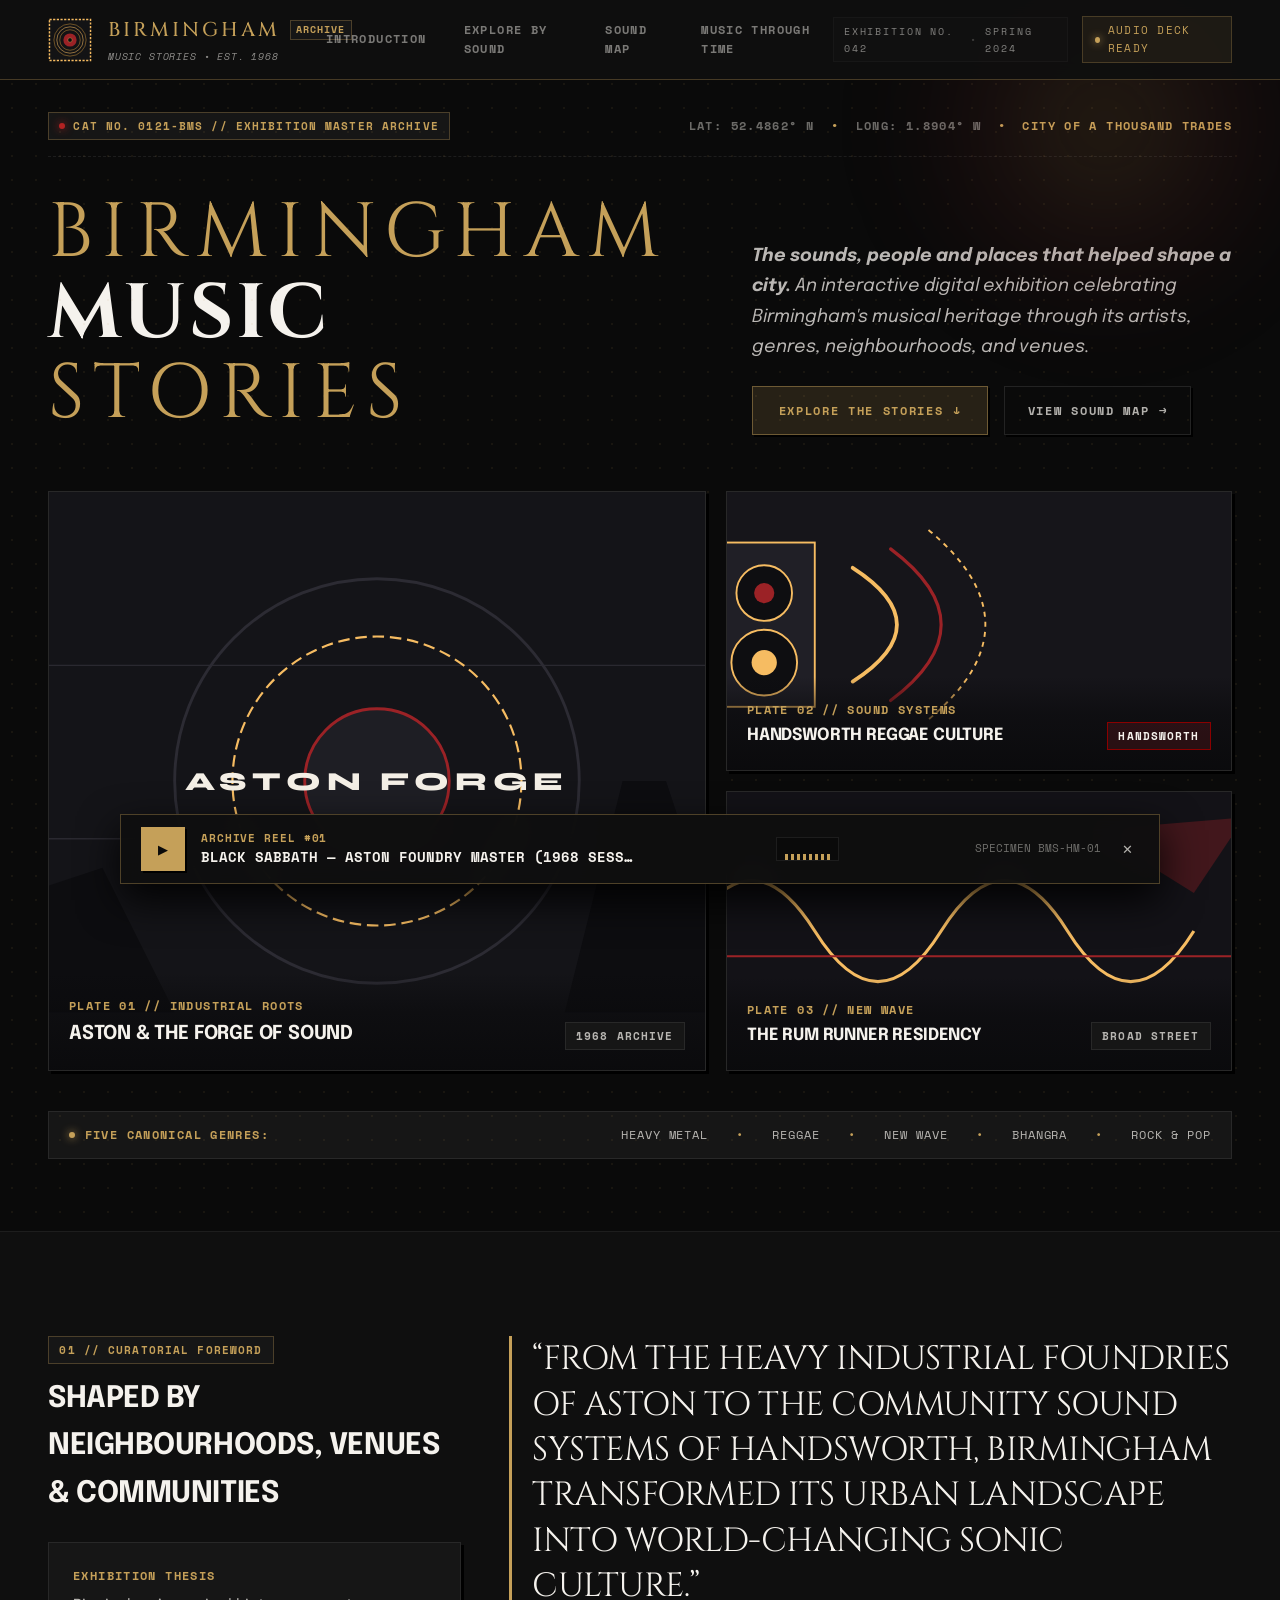
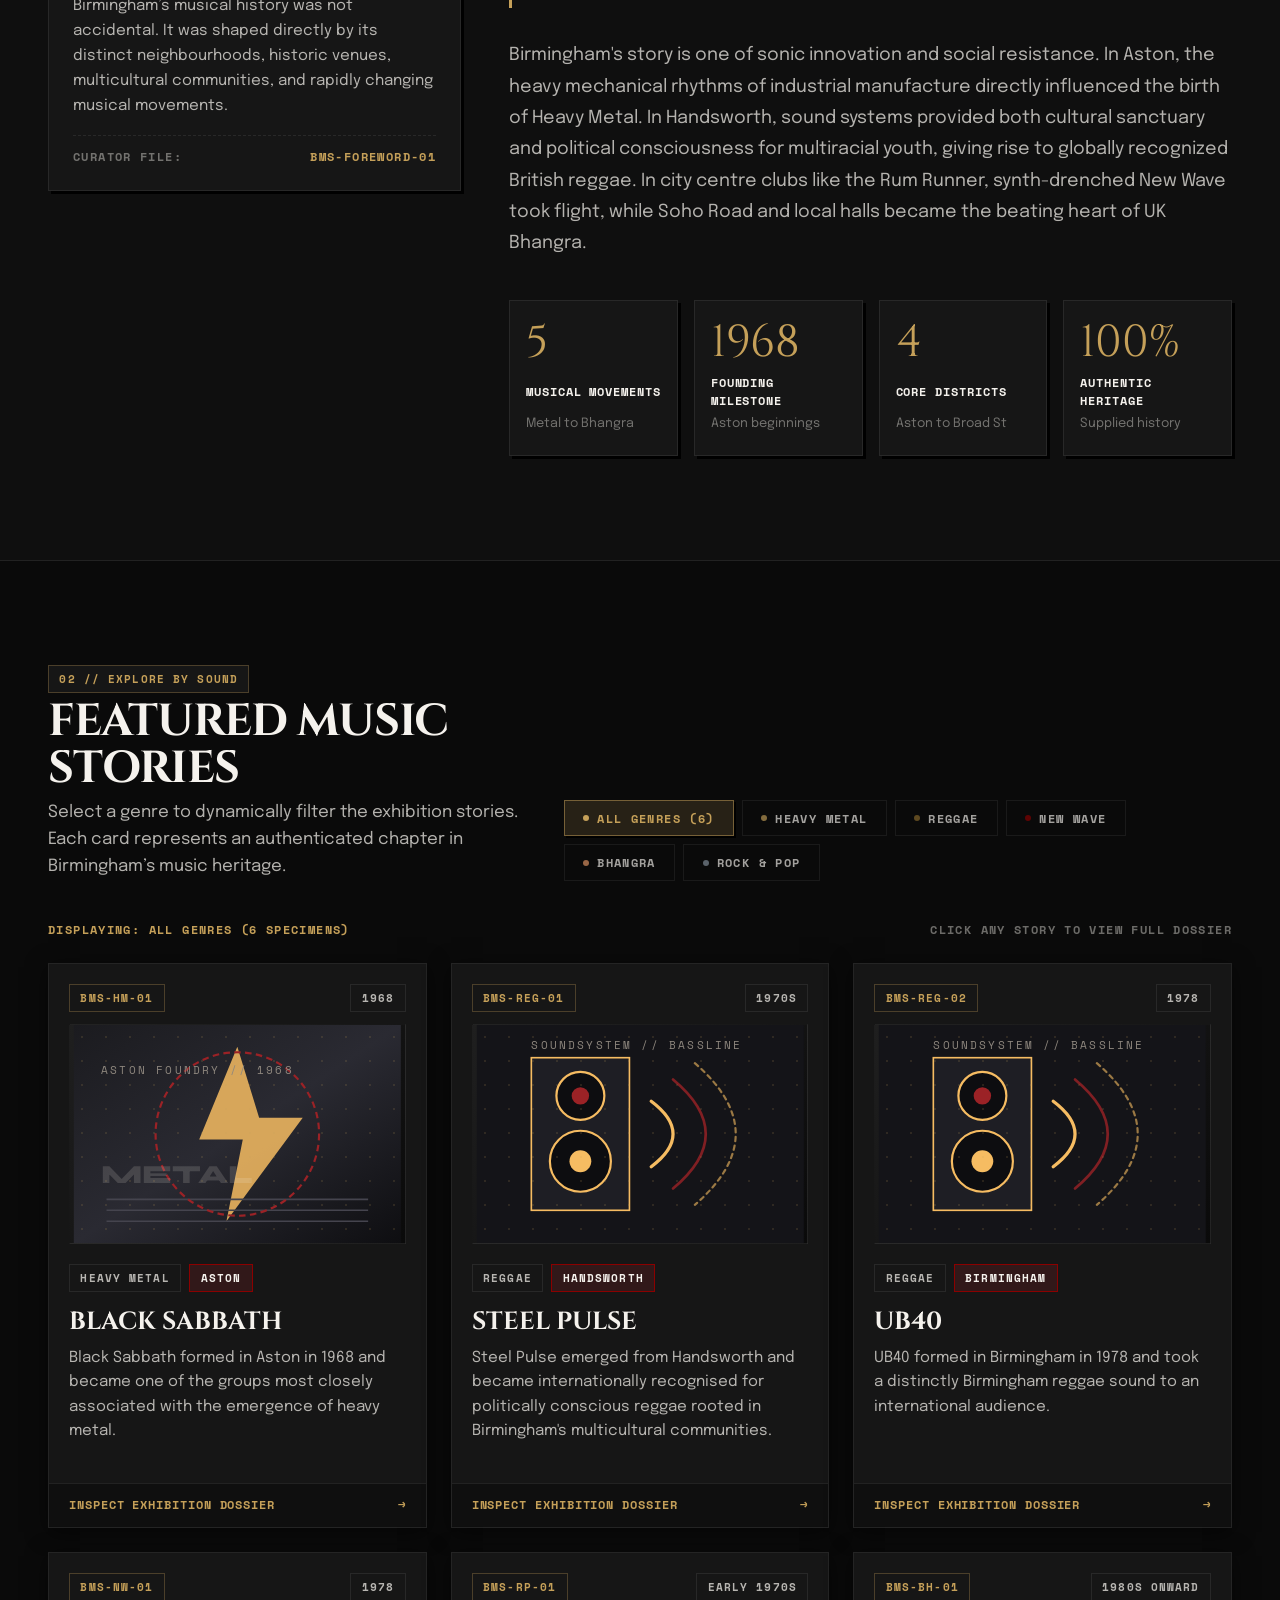
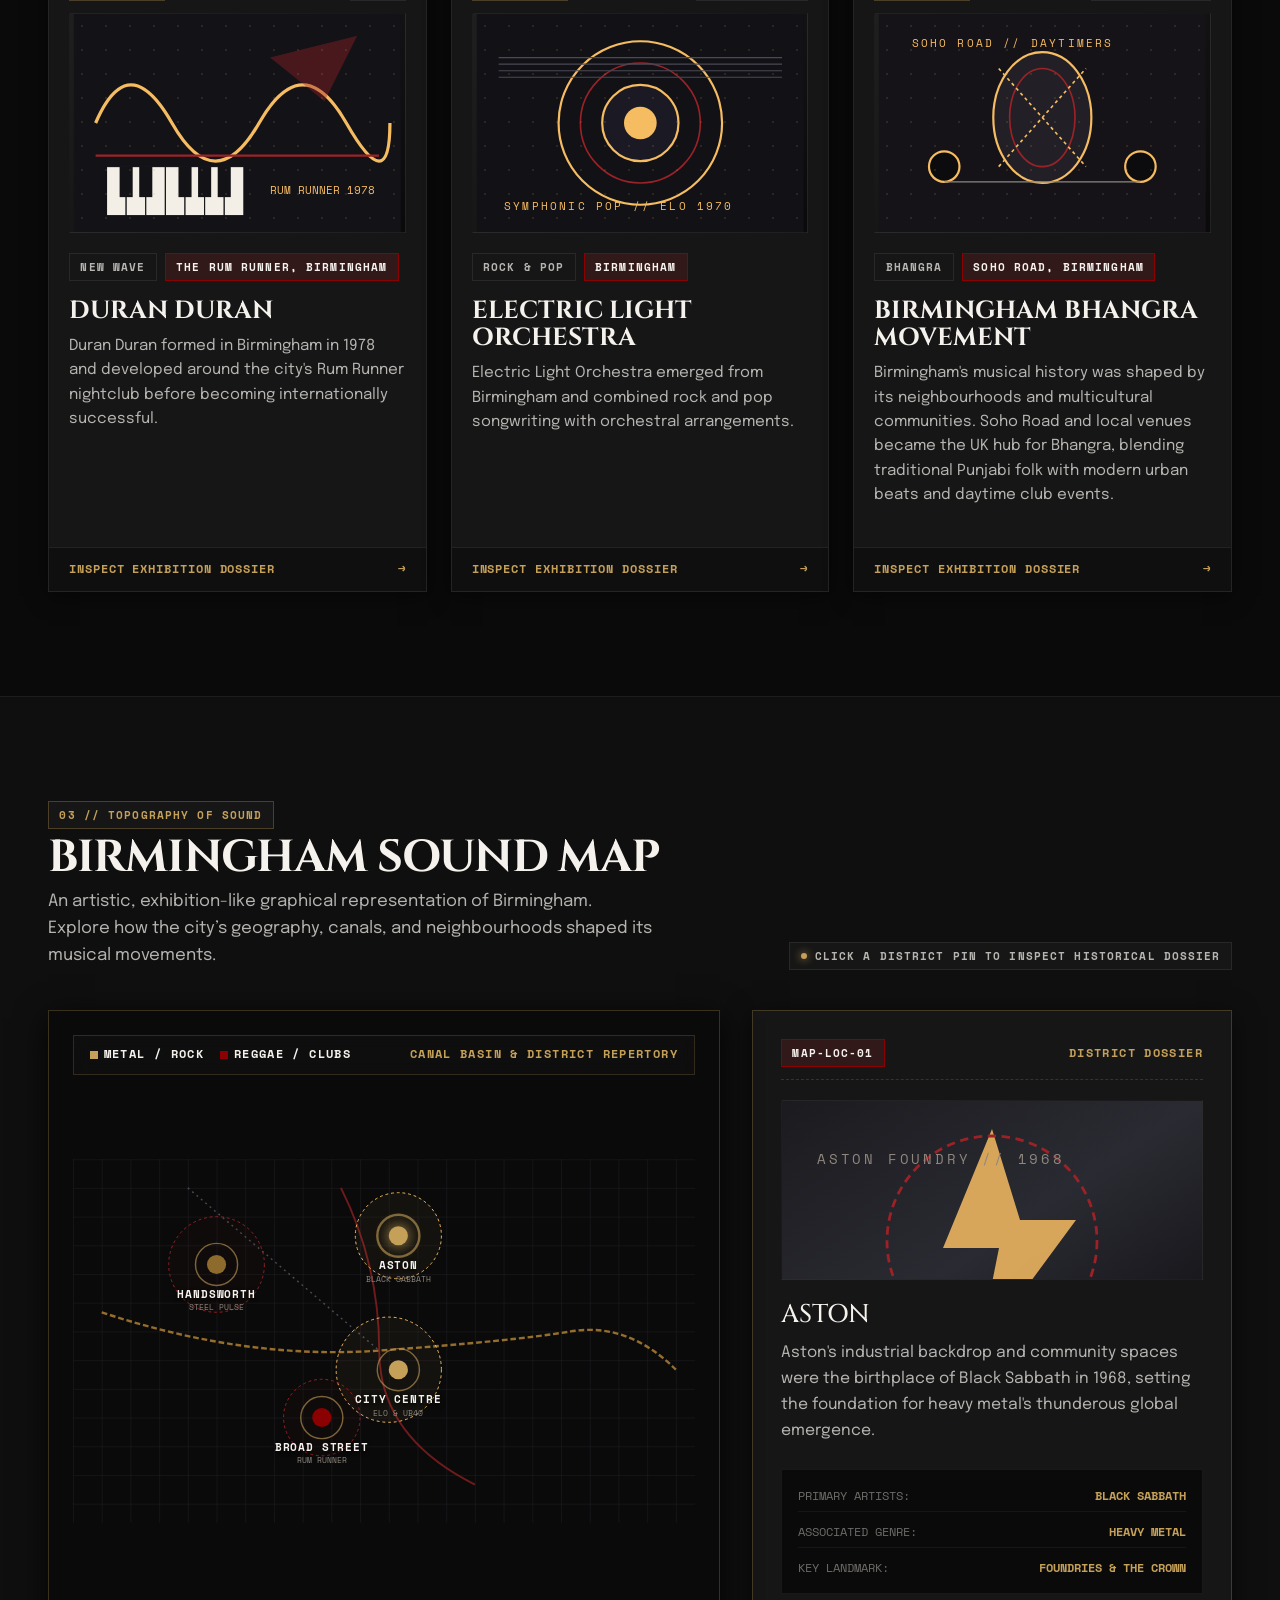
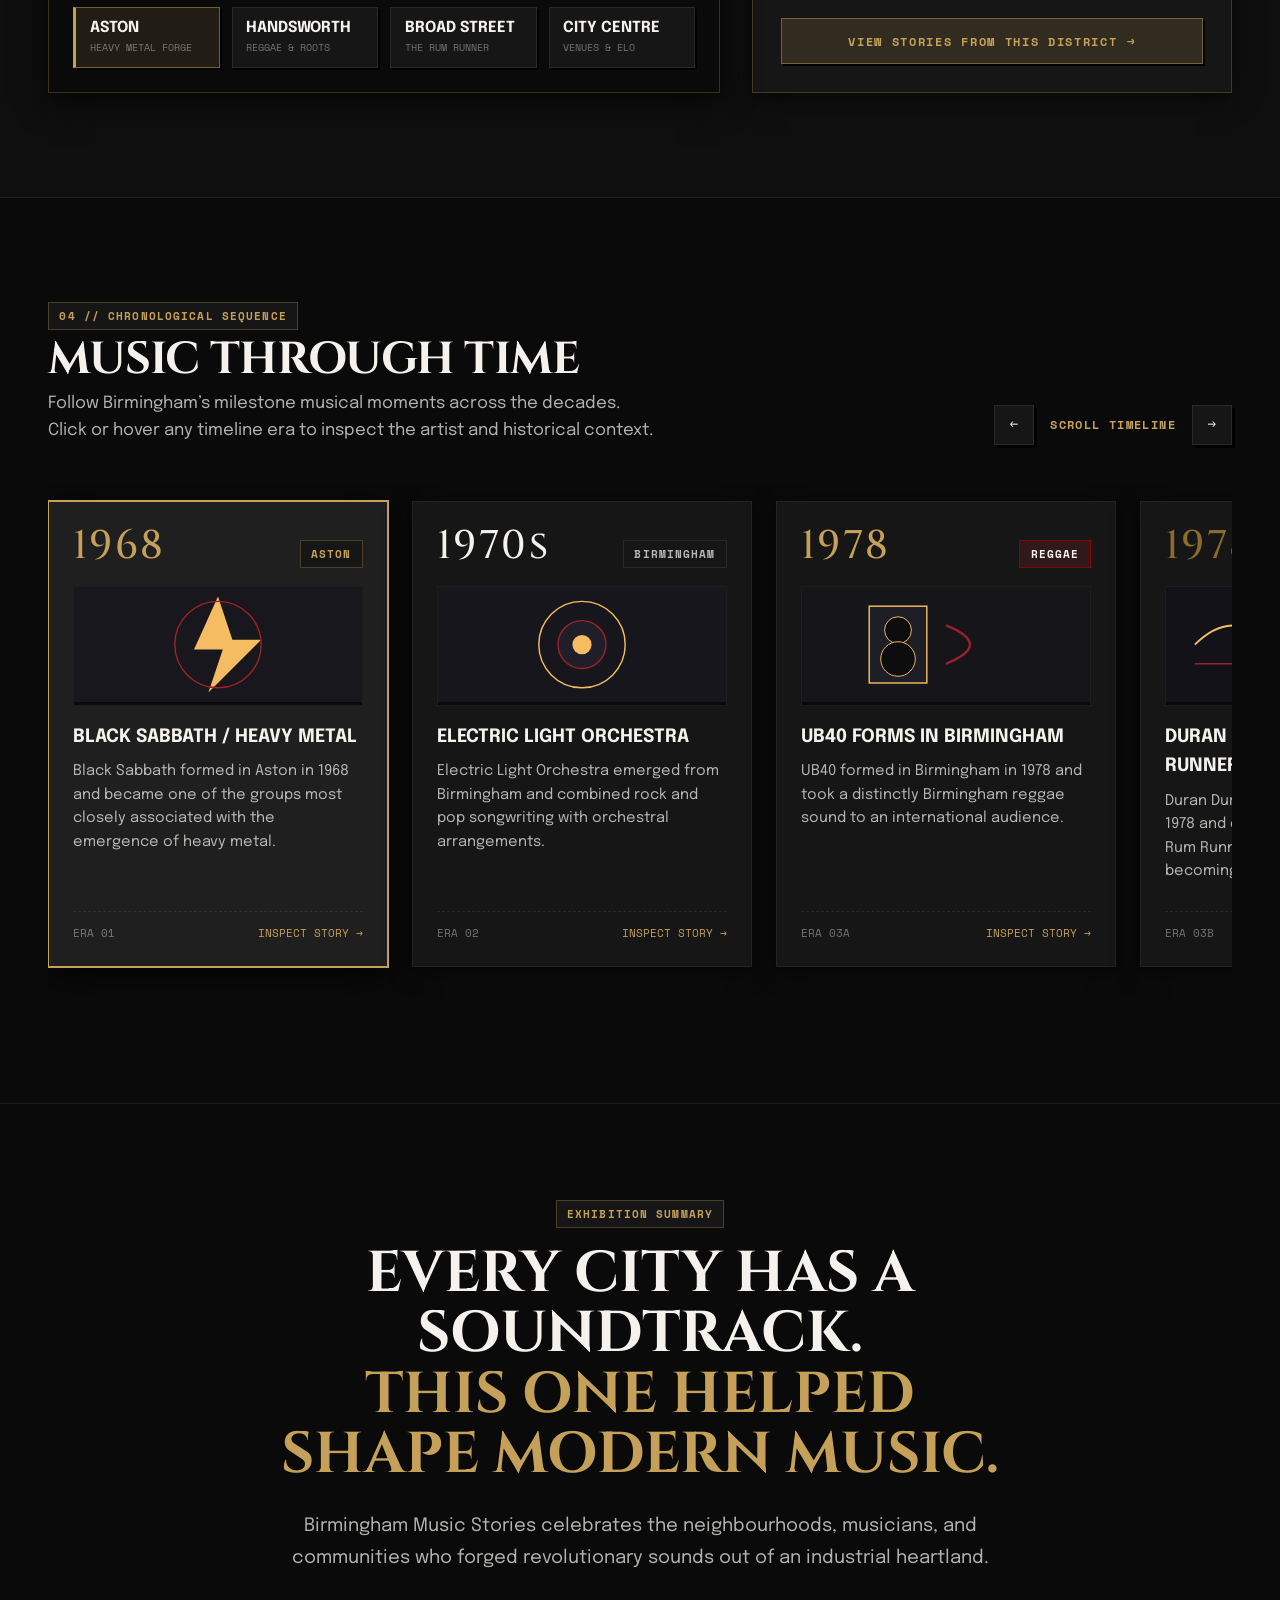
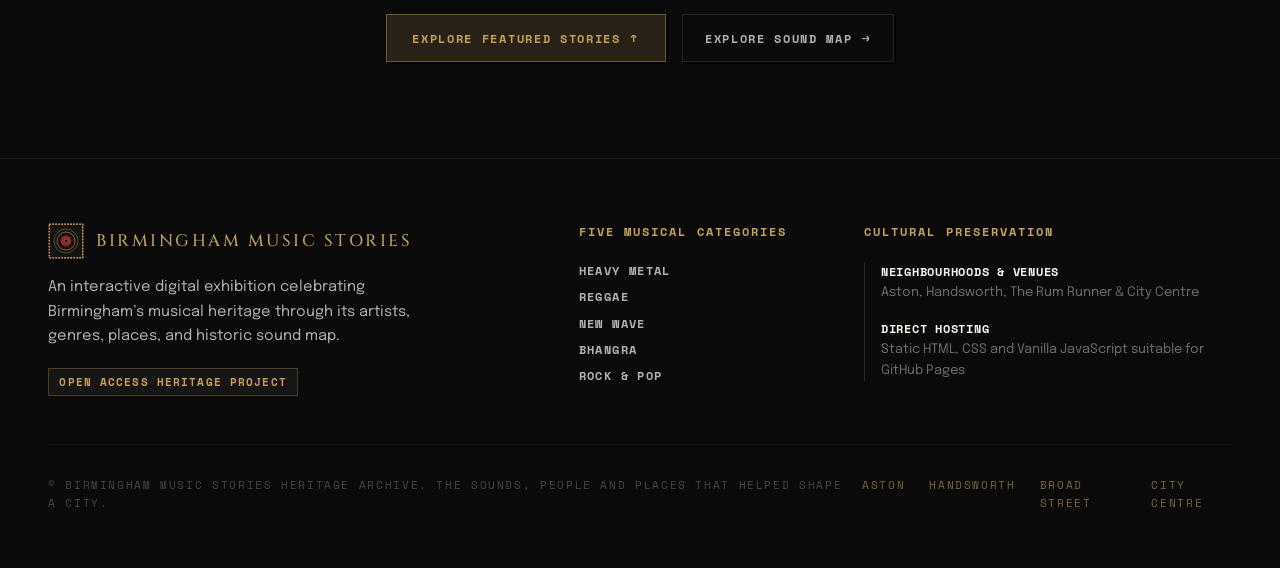
==== index.html @ 1dcb7356 "feat: initialize project structure - Add React/Vite scaffolding with Tailwind CSS. - Implement proje" ====
<!DOCTYPE html>
<html lang="en">
<head>
  <meta charset="UTF-8" />
  <meta name="viewport" content="width=device-width, initial-scale=1.0" />
  
  <title>Birmingham Music Stories — The sounds, people and places that helped shape a city</title>
  <meta name="description" content="An interactive digital exhibition celebrating Birmingham's musical heritage through its artists, genres, places, and historic sound map." />
  
  <!-- Open Graph Meta Tags -->
  <meta property="og:title" content="Birmingham Music Stories" />
  <meta property="og:description" content="The sounds, people and places that helped shape a city. An interactive digital exhibition celebrating Birmingham's musical heritage." />
  <meta property="og:type" content="website" />
  
  <!-- Google Fonts: Cinzel (Sophisticated Serif Display), Epilogue (Editorial Body), Space Mono (Archival Code) -->
  <link rel="preconnect" href="https://fonts.googleapis.com" />
  <link rel="preconnect" href="https://fonts.gstatic.com" crossorigin />
  <link href="https://fonts.googleapis.com/css2?family=Cinzel:wght@400;500;600;700;800&family=Epilogue:ital,wght@0,300;0,400;0,500;0,600;0,700;1,400&family=Space+Mono:ital,wght@0,400;0,700;1,400&family=Syne:wght@500;600;700;800&display=swap" rel="stylesheet" />

  <!-- Exhibition Stylesheet -->
  <link rel="stylesheet" href="styles.css" />
</head>
<body>

  <!-- ==========================================================================
       SITE HEADER
       ========================================================================== -->
  <header class="site-header" role="banner">
    <div class="site-container header-inner">
      
      <!-- Brand Logo / Emblem -->
      <a href="#" class="site-brand" aria-label="Birmingham Music Stories Home">
        <!-- SVG Emblem matching Birmingham Music Stories Heritage Archive Vinyl Device -->
        <svg class="brand-emblem-svg" viewBox="0 0 60 60" fill="none" xmlns="http://www.w3.org/2000/svg" aria-hidden="true">
          <!-- Outer Toothed / Perforated Border -->
          <rect x="2" y="2" width="56" height="56" fill="#131315" stroke="#f6bc62" stroke-width="2" stroke-dasharray="3,2" />
          <!-- Concentric Vinyl Grooves -->
          <circle cx="30" cy="30" r="22" stroke="#b88636" stroke-width="0.75" />
          <circle cx="30" cy="30" r="18" stroke="#f6bc62" stroke-width="0.75" />
          <circle cx="30" cy="30" r="14" stroke="#b88636" stroke-width="0.75" />
          <!-- Center Red Record Label -->
          <circle cx="30" cy="30" r="9" fill="#9b2226" />
          <!-- Spindle Hole -->
          <circle cx="30" cy="30" r="3" fill="#0a0a0c" stroke="#f6bc62" stroke-width="0.5" />
        </svg>

        <div class="brand-text">
          <div class="brand-title">
            <span>BIRMINGHAM</span>
            <span class="specimen-tag tag-brass" style="font-size: 0.6rem; padding: 0.1rem 0.35rem;">ARCHIVE</span>
          </div>
          <span class="brand-tagline-micro">MUSIC STORIES • EST. 1968</span>
        </div>
      </a>

      <!-- Desktop Navigation -->
      <nav class="site-nav" role="navigation" aria-label="Exhibition navigation">
        <a href="#editorial-intro" class="nav-link">Introduction</a>
        <a href="#featured-stories" class="nav-link">Explore by Sound</a>
        <a href="#sound-map" class="nav-link">Sound Map</a>
        <a href="#timeline-section" class="nav-link">Music Through Time</a>
      </nav>

      <!-- Header Action Items -->
      <div class="header-actions">
        <div class="exhibition-edition-tag" aria-hidden="true">
          <span>EXHIBITION NO. 042</span>
          <span style="opacity: 0.4;">•</span>
          <span>SPRING 2024</span>
        </div>
        <div class="audio-indicator" aria-live="polite">
          <span class="pulse-dot"></span>
          <span>AUDIO DECK READY</span>
        </div>
        <button class="mobile-menu-toggle" id="mobile-menu-btn" aria-label="Toggle navigation menu" aria-expanded="false">
          <svg width="20" height="20" viewBox="0 0 24 24" fill="none" stroke="currentColor" stroke-width="2" stroke-linecap="round" stroke-linejoin="round" aria-hidden="true">
            <line x1="3" y1="12" x2="21" y2="12"></line>
            <line x1="3" y1="6" x2="21" y2="6"></line>
            <line x1="3" y1="18" x2="21" y2="18"></line>
          </svg>
        </button>
      </div>

    </div>
  </header>

  <!-- Mobile Navigation Drawer -->
  <div class="mobile-nav-drawer" id="mobile-nav-drawer" role="dialog" aria-label="Mobile Navigation">
    <a href="#editorial-intro" class="nav-link">Introduction</a>
    <a href="#featured-stories" class="nav-link">Explore by Sound &amp; Stories</a>
    <a href="#sound-map" class="nav-link">Birmingham Sound Map</a>
    <a href="#timeline-section" class="nav-link">Music Through Time</a>
  </div>

  <main role="main">

    <!-- ==========================================================================
         HERO SECTION
         ========================================================================== -->
    <section class="hero-section" aria-labelledby="hero-main-heading">
      <div class="hero-bg-texture" aria-hidden="true"></div>
      <div class="hero-foundry-glow" aria-hidden="true"></div>

      <div class="site-container">
        
        <!-- Archival Accession Status Header -->
        <div class="hero-meta-bar">
          <div class="specimen-tag tag-brass">
            <span class="pulse-dot crimson"></span>
            <span>CAT NO. 0121-BMS // EXHIBITION MASTER ARCHIVE</span>
          </div>
          <div class="font-mono-tag text-dim">
            <span>LAT: 52.4862° N</span>
            <span class="text-brass" style="margin: 0 0.5rem;">•</span>
            <span>LONG: 1.8904° W</span>
            <span class="text-brass" style="margin: 0 0.5rem;">•</span>
            <span class="text-brass">CITY OF A THOUSAND TRADES</span>
          </div>
        </div>

        <!-- Main Title & Tagline Grid -->
        <div class="hero-title-grid">
          <div>
            <h1 class="hero-main-title" id="hero-main-heading">
              BIRMINGHAM<br />
              <span class="highlight-line">MUSIC</span>
              STORIES
            </h1>
          </div>
          <div>
            <p class="hero-lead-text">
              <strong>The sounds, people and places that helped shape a city.</strong>
              An interactive digital exhibition celebrating Birmingham's musical heritage through its artists, genres, neighbourhoods, and venues.
            </p>
            <div class="hero-ctas">
              <a href="#featured-stories" class="btn-primary">
                <span>EXPLORE THE STORIES</span>
                <span aria-hidden="true">↓</span>
              </a>
              <a href="#sound-map" class="btn-secondary">
                <span>VIEW SOUND MAP</span>
                <span aria-hidden="true">→</span>
              </a>
            </div>
          </div>
        </div>

        <!-- Silk-screen / Archival Visual Mosaic (Pure SVG / CSS Artwork) -->
        <div class="hero-mosaic" aria-label="Visual Exhibition Plates">
          
          <!-- Large Plate: Aston Foundry Anvil & Metal Roots -->
          <div class="mosaic-plate mosaic-plate-main">
            <svg class="exhibition-art-canvas" viewBox="0 0 700 400" preserveAspectRatio="xMidYMid slice" xmlns="http://www.w3.org/2000/svg" aria-hidden="true">
              <rect width="700" height="400" fill="#141418" />
              <!-- Industrial Graphic Lines -->
              <line x1="0" y1="120" x2="700" y2="120" stroke="#2a2930" stroke-width="1" />
              <line x1="0" y1="240" x2="700" y2="240" stroke="#2a2930" stroke-width="1" />
              <!-- Canal Curve and Gear Matrix -->
              <circle cx="350" cy="200" r="140" fill="none" stroke="#2c2b33" stroke-width="2" />
              <circle cx="350" cy="200" r="100" fill="none" stroke="#f6bc62" stroke-width="1.5" stroke-dasharray="8,4" />
              <circle cx="350" cy="200" r="50" fill="#1e1e24" stroke="#9b2226" stroke-width="2" />
              <!-- Heavy Industrial Factory Skyline Silhouette -->
              <polygon points="40,360 40,240 70,220 70,240 100,220 100,280 160,260 210,360" fill="#0d0d10" opacity="0.9" />
              <polygon points="480,360 520,200 550,200 570,260 620,240 660,360" fill="#0d0d10" opacity="0.9" />
              <text x="350" y="206" font-family="'Syne', sans-serif" font-weight="800" font-size="18" fill="#f4efe6" text-anchor="middle" letter-spacing="4">ASTON FORGE</text>
            </svg>
            <div class="mosaic-overlay-info">
              <div>
                <span class="font-mono-tag text-brass">PLATE 01 // INDUSTRIAL ROOTS</span>
                <h2 class="mosaic-title">Aston &amp; The Forge of Sound</h2>
              </div>
              <span class="specimen-tag">1968 ARCHIVE</span>
            </div>
          </div>

          <!-- Stack of 2 Plates: Handsworth Reggae & Rum Runner New Wave -->
          <div class="mosaic-sub-stack">
            
            <div class="mosaic-plate">
              <svg class="exhibition-art-canvas" viewBox="0 0 500 220" preserveAspectRatio="xMidYMid slice" xmlns="http://www.w3.org/2000/svg" aria-hidden="true">
                <rect width="500" height="220" fill="#16151a" />
                <rect x="40" y="40" width="80" height="130" fill="#201f26" stroke="#f6bc62" stroke-width="1.5" />
                <circle cx="80" cy="80" r="22" fill="#0e0e11" stroke="#f6bc62" stroke-width="1.5" />
                <circle cx="80" cy="80" r="8" fill="#9b2226" />
                <circle cx="80" cy="135" r="26" fill="#0e0e11" stroke="#f6bc62" stroke-width="1.5" />
                <circle cx="80" cy="135" r="10" fill="#f6bc62" />
                <!-- Bass Sound Waves -->
                <path d="M 150,60 Q 220,105 150,150" fill="none" stroke="#f6bc62" stroke-width="3" stroke-linecap="round" />
                <path d="M 180,45 Q 260,105 180,165" fill="none" stroke="#9b2226" stroke-width="2.5" stroke-linecap="round" />
                <path d="M 210,30 Q 300,105 210,180" fill="none" stroke="#f6bc62" stroke-width="1.5" stroke-dasharray="4,4" />
              </svg>
              <div class="mosaic-overlay-info">
                <div>
                  <span class="font-mono-tag text-brass">PLATE 02 // SOUND SYSTEMS</span>
                  <h3 class="mosaic-title" style="font-size: 1.05rem;">Handsworth Reggae Culture</h3>
                </div>
                <span class="specimen-tag tag-crimson">HANDSWORTH</span>
              </div>
            </div>

            <div class="mosaic-plate">
              <svg class="exhibition-art-canvas" viewBox="0 0 500 220" preserveAspectRatio="xMidYMid slice" xmlns="http://www.w3.org/2000/svg" aria-hidden="true">
                <rect width="500" height="220" fill="#131217" />
                <!-- Synthesizer wave and nightclub neon lines -->
                <path d="M 20,110 Q 70,30 120,110 T 220,110 T 320,110 T 420,110" fill="none" stroke="#f6bc62" stroke-width="2.5" />
                <line x1="20" y1="130" x2="480" y2="130" stroke="#9b2226" stroke-width="1.5" />
                <polygon points="340,30 460,20 420,80" fill="#9b2226" opacity="0.35" />
              </svg>
              <div class="mosaic-overlay-info">
                <div>
                  <span class="font-mono-tag text-brass">PLATE 03 // NEW WAVE</span>
                  <h3 class="mosaic-title" style="font-size: 1.05rem;">The Rum Runner Residency</h3>
                </div>
                <span class="specimen-tag">BROAD STREET</span>
              </div>
            </div>

          </div>

        </div>

        <!-- Curated Movement Quick Strip -->
        <div class="genre-marquee-bar" aria-label="Explore musical categories">
          <div class="genre-marquee-label">
            <span class="pulse-dot"></span>
            <span>FIVE CANONICAL GENRES:</span>
          </div>
          <div class="genre-marquee-list">
            <span class="marquee-genre-pill" onclick="window.triggerGenreFilter('metal')">Heavy Metal</span>
            <span class="text-brass">•</span>
            <span class="marquee-genre-pill" onclick="window.triggerGenreFilter('reggae')">Reggae</span>
            <span class="text-brass">•</span>
            <span class="marquee-genre-pill" onclick="window.triggerGenreFilter('newwave')">New Wave</span>
            <span class="text-brass">•</span>
            <span class="marquee-genre-pill" onclick="window.triggerGenreFilter('bhangra')">Bhangra</span>
            <span class="text-brass">•</span>
            <span class="marquee-genre-pill" onclick="window.triggerGenreFilter('rockpop')">Rock &amp; Pop</span>
          </div>
        </div>

      </div>
    </section>


    <!-- ==========================================================================
         EDITORIAL CURATORIAL INTRODUCTION
         Explains that Birmingham's musical history was shaped by its
         neighbourhoods, venues, communities and changing musical movements.
         ========================================================================== -->
    <section class="section-wrapper" id="editorial-intro" aria-labelledby="intro-heading">
      <div class="site-container">
        
        <div class="intro-grid">
          
          <!-- Left Column: Curatorial Notice -->
          <div>
            <div class="specimen-tag tag-brass">
              <span>01 // CURATORIAL FOREWORD</span>
            </div>
            <h2 class="font-editorial-heading" id="intro-heading" style="font-size: 1.85rem; margin-top: 0.75rem;">
              Shaped by Neighbourhoods, Venues &amp; Communities
            </h2>

            <div class="intro-dossier-card">
              <span class="font-mono-tag text-brass" style="display: block; margin-bottom: 0.5rem;">EXHIBITION THESIS</span>
              <p style="font-size: 0.95rem; color: var(--text-muted); line-height: 1.65;">
                Birmingham’s musical history was not accidental. It was shaped directly by its distinct neighbourhoods, historic venues, multicultural communities, and rapidly changing musical movements.
              </p>
              <div style="margin-top: 1rem; padding-top: 0.75rem; border-top: 1px dashed var(--border-subtle); display: flex; justify-content: space-between;" class="font-mono-tag">
                <span class="text-dim">CURATOR FILE:</span>
                <span class="text-brass">BMS-FOREWORD-01</span>
              </div>
            </div>
          </div>

          <!-- Right Column: Narrative Essay & Ledger Grid -->
          <div>
            <blockquote class="intro-monumental-quote">
              “From the heavy industrial foundries of Aston to the community sound systems of Handsworth, Birmingham transformed its urban landscape into world-changing sonic culture.”
            </blockquote>

            <p class="intro-body-copy">
              Birmingham's story is one of sonic innovation and social resistance. In Aston, the heavy mechanical rhythms of industrial manufacture directly influenced the birth of Heavy Metal. In Handsworth, sound systems provided both cultural sanctuary and political consciousness for multiracial youth, giving rise to globally recognized British reggae. In city centre clubs like the Rum Runner, synth-drenched New Wave took flight, while Soho Road and local halls became the beating heart of UK Bhangra.
            </p>

            <!-- Ledger Grid -->
            <div class="stats-ledger-grid" aria-label="Archive Statistics">
              <div class="ledger-item">
                <span class="ledger-num">5</span>
                <span class="ledger-label">Musical Movements</span>
                <span class="ledger-sub">Metal to Bhangra</span>
              </div>
              <div class="ledger-item">
                <span class="ledger-num">1968</span>
                <span class="ledger-label">Founding Milestone</span>
                <span class="ledger-sub">Aston beginnings</span>
              </div>
              <div class="ledger-item">
                <span class="ledger-num">4</span>
                <span class="ledger-label">Core Districts</span>
                <span class="ledger-sub">Aston to Broad St</span>
              </div>
              <div class="ledger-item">
                <span class="ledger-num">100%</span>
                <span class="ledger-label">Authentic Heritage</span>
                <span class="ledger-sub">Supplied history</span>
              </div>
            </div>

          </div>

        </div>

      </div>
    </section>


    <!-- ==========================================================================
         FEATURE 1 & FEATURED MUSIC STORIES: EXPLORE BY SOUND
         Five musical categories: Heavy Metal, Reggae, New Wave, Bhangra, Rock & Pop
         ========================================================================== -->
    <section class="section-wrapper" id="featured-stories" aria-labelledby="stories-heading" style="background-color: var(--bg-darkest);">
      <div class="site-container">
        
        <!-- Section Header with Genre Controls -->
        <div class="section-header-row">
          <div>
            <div class="specimen-tag tag-brass">
              <span>02 // EXPLORE BY SOUND</span>
            </div>
            <h2 class="section-headline" id="stories-heading">
              Featured Music Stories
            </h2>
            <p class="section-desc">
              Select a genre to dynamically filter the exhibition stories. Each card represents an authenticated chapter in Birmingham’s music heritage.
            </p>
          </div>

          <!-- Five Visually Distinctive Genre Controls -->
          <div class="genre-filter-nav" role="group" aria-label="Filter stories by genre">
            <button class="genre-filter-btn active" data-filter="all" aria-pressed="true">
              <span class="genre-indicator-dot"></span>
              <span>All Genres (6)</span>
            </button>
            <button class="genre-filter-btn" data-filter="metal" aria-pressed="false">
              <span class="genre-indicator-dot" style="background-color: var(--accent-brass);"></span>
              <span>Heavy Metal</span>
            </button>
            <button class="genre-filter-btn" data-filter="reggae" aria-pressed="false">
              <span class="genre-indicator-dot" style="background-color: var(--accent-brass-burnished);"></span>
              <span>Reggae</span>
            </button>
            <button class="genre-filter-btn" data-filter="newwave" aria-pressed="false">
              <span class="genre-indicator-dot" style="background-color: var(--accent-crimson);"></span>
              <span>New Wave</span>
            </button>
            <button class="genre-filter-btn" data-filter="bhangra" aria-pressed="false">
              <span class="genre-indicator-dot" style="background-color: #e59866;"></span>
              <span>Bhangra</span>
            </button>
            <button class="genre-filter-btn" data-filter="rockpop" aria-pressed="false">
              <span class="genre-indicator-dot" style="background-color: #85929e;"></span>
              <span>Rock &amp; Pop</span>
            </button>
          </div>
        </div>

        <!-- Filter Count Feedback -->
        <div style="margin-bottom: 1.5rem; display: flex; align-items: center; justify-content: space-between;">
          <span class="font-mono-tag text-brass" id="active-filter-status">DISPLAYING: ALL GENRES (6 SPECIMENS)</span>
          <span class="font-mono-tag text-dim">CLICK ANY STORY TO VIEW FULL DOSSIER</span>
        </div>

        <!-- Dynamic Stories Grid (Rendered by script.js) -->
        <div class="stories-grid" id="stories-grid" role="region" aria-live="polite">
          <!-- Story cards injected here -->
        </div>

      </div>
    </section>


    <!-- ==========================================================================
         FEATURE 2: BIRMINGHAM SOUND MAP
         Stylized graphical representation of Birmingham using HTML/CSS/SVG.
         Clickable locations for: Aston, Handsworth, City Centre, Broad Street.
         ========================================================================== -->
    <section class="section-wrapper" id="sound-map" aria-labelledby="sound-map-heading">
      <div class="site-container">
        
        <div class="section-header-row">
          <div>
            <div class="specimen-tag tag-brass">
              <span>03 // TOPOGRAPHY OF SOUND</span>
            </div>
            <h2 class="section-headline" id="sound-map-heading">
              Birmingham Sound Map
            </h2>
            <p class="section-desc">
              An artistic, exhibition-like graphical representation of Birmingham. Explore how the city’s geography, canals, and neighbourhoods shaped its musical movements.
            </p>
          </div>

          <div class="specimen-tag">
            <span class="pulse-dot"></span>
            <span>CLICK A DISTRICT PIN TO INSPECT HISTORICAL DOSSIER</span>
          </div>
        </div>

        <!-- Map & Dossier Split Stage -->
        <div class="map-layout-grid">
          
          <!-- Left: Vector SVG Artistic Sound Map -->
          <div class="sound-map-stage">
            
            <div class="map-top-bar">
              <div style="display: flex; align-items: center; gap: 1rem;" class="font-mono-tag">
                <span style="display: flex; align-items: center; gap: 0.35rem;">
                  <span style="width: 8px; height: 8px; background: var(--accent-brass); display: inline-block;"></span>
                  METAL / ROCK
                </span>
                <span style="display: flex; align-items: center; gap: 0.35rem;">
                  <span style="width: 8px; height: 8px; background: var(--accent-crimson); display: inline-block;"></span>
                  REGGAE / CLUBS
                </span>
              </div>
              <span class="font-mono-tag text-brass">CANAL BASIN &amp; DISTRICT REPERTORY</span>
            </div>

            <!-- Stylized SVG Map of Birmingham -->
            <div class="map-svg-container">
              <svg class="map-vector-svg" viewBox="0 0 650 380" xmlns="http://www.w3.org/2000/svg" role="region" aria-label="Interactive Sound Map of Birmingham">
                <defs>
                  <!-- Map grid pattern -->
                  <pattern id="archival-grid" width="30" height="30" patternUnits="userSpaceOnUse">
                    <path d="M 30 0 L 0 0 0 30" fill="none" stroke="#25242b" stroke-width="0.75" />
                  </pattern>
                </defs>
                
                <rect width="650" height="380" fill="url(#archival-grid)" />
                
                <!-- Birmingham Canal Navigations (BCN) & Gas Street Basin Arteries -->
                <!-- Main Canal Line -->
                <path d="M 30,160 Q 180,210 320,200 T 520,180 T 630,220" fill="none" stroke="#b88636" stroke-width="2.5" stroke-dasharray="6,3" opacity="0.8" />
                <!-- Aston Spur Canal -->
                <path d="M 280,30 Q 320,110 320,200 T 420,340" fill="none" stroke="#9b2226" stroke-width="2" opacity="0.7" />
                <!-- Handsworth Railway Line -->
                <line x1="120" y1="30" x2="320" y2="200" stroke="#4a4955" stroke-width="1.5" stroke-dasharray="2,4" />
                
                <!-- District Area Contours (Abstract) -->
                <circle cx="340" cy="80" r="45" fill="#f6bc62" fill-opacity="0.04" stroke="#f6bc62" stroke-width="1" stroke-dasharray="3,3" />
                <circle cx="150" cy="110" r="50" fill="#9b2226" fill-opacity="0.04" stroke="#9b2226" stroke-width="1" stroke-dasharray="3,3" />
                <circle cx="330" cy="220" r="55" fill="#f6bc62" fill-opacity="0.04" stroke="#f6bc62" stroke-width="1" stroke-dasharray="3,3" />
                <circle cx="260" cy="270" r="40" fill="#9b2226" fill-opacity="0.04" stroke="#9b2226" stroke-width="1" stroke-dasharray="3,3" />

                <!-- Location Pin 1: ASTON (Top Right / North) -->
                <g class="map-location-group active" data-location="aston" tabindex="0" role="button" aria-label="Aston Sound Map Location">
                  <circle cx="340" cy="80" r="22" class="pin-ring" fill="none" stroke="var(--accent-brass)" stroke-width="1.5" opacity="0.6" />
                  <circle cx="340" cy="80" r="10" class="pin-core" fill="var(--accent-brass)" />
                  <text x="340" y="115" class="map-pin-label">ASTON</text>
                  <text x="340" y="128" font-family="'Space Mono', monospace" font-size="8" fill="#8e877e" text-anchor="middle">BLACK SABBATH</text>
                </g>

                <!-- Location Pin 2: HANDSWORTH (North-West) -->
                <g class="map-location-group" data-location="handsworth" tabindex="0" role="button" aria-label="Handsworth Sound Map Location">
                  <circle cx="150" cy="110" r="22" class="pin-ring" fill="none" stroke="var(--accent-brass)" stroke-width="1.5" opacity="0.6" />
                  <circle cx="150" cy="110" r="10" class="pin-core" fill="var(--accent-brass-burnished)" />
                  <text x="150" y="145" class="map-pin-label">HANDSWORTH</text>
                  <text x="150" y="158" font-family="'Space Mono', monospace" font-size="8" fill="#8e877e" text-anchor="middle">STEEL PULSE</text>
                </g>

                <!-- Location Pin 3: BROAD STREET (South-West Central) -->
                <g class="map-location-group" data-location="broad-street" tabindex="0" role="button" aria-label="Broad Street Sound Map Location">
                  <circle cx="260" cy="270" r="22" class="pin-ring" fill="none" stroke="var(--accent-brass)" stroke-width="1.5" opacity="0.6" />
                  <circle cx="260" cy="270" r="10" class="pin-core" fill="var(--accent-crimson)" />
                  <text x="260" y="305" class="map-pin-label">BROAD STREET</text>
                  <text x="260" y="318" font-family="'Space Mono', monospace" font-size="8" fill="#8e877e" text-anchor="middle">RUM RUNNER</text>
                </g>

                <!-- Location Pin 4: CITY CENTRE (Central) -->
                <g class="map-location-group" data-location="city-centre" tabindex="0" role="button" aria-label="City Centre Sound Map Location">
                  <circle cx="340" cy="220" r="22" class="pin-ring" fill="none" stroke="var(--accent-brass)" stroke-width="1.5" opacity="0.6" />
                  <circle cx="340" cy="220" r="10" class="pin-core" fill="var(--accent-brass)" />
                  <text x="340" y="255" class="map-pin-label">CITY CENTRE</text>
                  <text x="340" y="268" font-family="'Space Mono', monospace" font-size="8" fill="#8e877e" text-anchor="middle">ELO &amp; UB40</text>
                </g>
              </svg>
            </div>

            <!-- Tab strip for direct keyboard & mobile tap -->
            <div class="map-node-selector-strip" role="tablist" aria-label="Sound map locations">
              <button class="map-tab-btn active" data-location="aston" role="tab">
                <span class="map-tab-name">Aston</span>
                <span class="map-tab-sub">Heavy Metal Forge</span>
              </button>
              <button class="map-tab-btn" data-location="handsworth" role="tab">
                <span class="map-tab-name">Handsworth</span>
                <span class="map-tab-sub">Reggae &amp; Roots</span>
              </button>
              <button class="map-tab-btn" data-location="broad-street" role="tab">
                <span class="map-tab-name">Broad Street</span>
                <span class="map-tab-sub">The Rum Runner</span>
              </button>
              <button class="map-tab-btn" data-location="city-centre" role="tab">
                <span class="map-tab-name">City Centre</span>
                <span class="map-tab-sub">Venues &amp; ELO</span>
              </button>
            </div>

          </div>

          <!-- Right: Location Story Panel / Dossier Drawer -->
          <div class="map-dossier-panel" id="map-dossier-panel" role="region" aria-live="polite">
            <div>
              <div class="dossier-header">
                <span class="specimen-tag tag-crimson" id="map-dossier-cat">MAP-LOC-01</span>
                <span class="font-mono-tag text-brass">DISTRICT DOSSIER</span>
              </div>

              <!-- Artwork visual for the location -->
              <div class="dossier-artwork-preview" id="map-dossier-artwork">
                <!-- SVG inserted dynamically -->
              </div>

              <h3 class="dossier-title" id="map-dossier-title">Aston</h3>
              <p class="dossier-description" id="map-dossier-desc">
                Aston's industrial backdrop and community spaces were the birthplace of Black Sabbath in 1968, setting the foundation for heavy metal's emergence.
              </p>

              <div class="dossier-metadata-table">
                <div class="dossier-row">
                  <span class="label">Primary Artists:</span>
                  <span class="val" id="map-dossier-artists">Black Sabbath</span>
                </div>
                <div class="dossier-row">
                  <span class="label">Associated Genre:</span>
                  <span class="val" id="map-dossier-genre">Heavy Metal</span>
                </div>
                <div class="dossier-row">
                  <span class="label">Key Landmark:</span>
                  <span class="val" id="map-dossier-landmark">Foundries &amp; Aston Community</span>
                </div>
              </div>
            </div>

            <div>
              <button class="btn-primary" style="width: 100%;" onclick="window.triggerGenreFilter('metal')">
                <span>VIEW STORIES FROM THIS DISTRICT</span>
                <span aria-hidden="true">→</span>
              </button>
            </div>

          </div>

        </div>

      </div>
    </section>


    <!-- ==========================================================================
         MUSIC THROUGH TIME: INTERACTIVE VISUAL TIMELINE
         Contains:
         1968 — Black Sabbath / Heavy Metal
         1970s — Electric Light Orchestra
         1978 — UB40
         1978 — Duran Duran
         Later Birmingham music — general continuation
         ========================================================================== -->
    <section class="section-wrapper" id="timeline-section" aria-labelledby="timeline-heading" style="background-color: var(--bg-darkest);">
      <div class="site-container">
        
        <div class="section-header-row">
          <div>
            <div class="specimen-tag tag-brass">
              <span>04 // CHRONOLOGICAL SEQUENCE</span>
            </div>
            <h2 class="section-headline" id="timeline-heading">
              Music Through Time
            </h2>
            <p class="section-desc">
              Follow Birmingham’s milestone musical moments across the decades. Click or hover any timeline era to inspect the artist and historical context.
            </p>
          </div>

          <!-- Timeline Scrubber Navigation Buttons -->
          <div class="timeline-scrubber-controls">
            <button class="timeline-nav-btn" id="timeline-prev" aria-label="Scroll timeline left">
              <span aria-hidden="true">←</span>
            </button>
            <span class="font-mono-tag text-brass" style="margin: 0 0.5rem;">SCROLL TIMELINE</span>
            <button class="timeline-nav-btn" id="timeline-next" aria-label="Scroll timeline right">
              <span aria-hidden="true">→</span>
            </button>
          </div>
        </div>

        <!-- Horizontal Scrollable Timeline Strip -->
        <div class="timeline-horizontal-track" id="timeline-track" role="region" aria-label="Horizontal Music Timeline">
          
          <!-- Milestone 1: 1968 -->
          <div class="timeline-node-card selected" data-story-id="black-sabbath" tabindex="0" role="button" aria-label="1968 Black Sabbath milestone">
            <div>
              <div style="display: flex; justify-content: space-between; align-items: baseline;">
                <span class="timeline-year-callout">1968</span>
                <span class="specimen-tag tag-brass">ASTON</span>
              </div>
              <div class="timeline-card-artwork">
                <svg viewBox="0 0 300 120" xmlns="http://www.w3.org/2000/svg" aria-hidden="true">
                  <rect width="300" height="120" fill="#17171d" />
                  <polygon points="150,10 165,55 195,55 140,110 155,65 125,65" fill="#f6bc62" />
                  <circle cx="150" cy="60" r="45" fill="none" stroke="#9b2226" stroke-width="1.5" />
                </svg>
              </div>
              <h3 class="timeline-card-title">Black Sabbath / Heavy Metal</h3>
              <p class="timeline-card-desc">
                Black Sabbath formed in Aston in 1968 and became one of the groups most closely associated with the emergence of heavy metal.
              </p>
            </div>
            <div class="timeline-rail-footer">
              <span>ERA 01</span>
              <span class="text-brass">INSPECT STORY →</span>
            </div>
          </div>

          <!-- Milestone 2: 1970s -->
          <div class="timeline-node-card" data-story-id="electric-light-orchestra" tabindex="0" role="button" aria-label="Early 1970s Electric Light Orchestra milestone">
            <div>
              <div style="display: flex; justify-content: space-between; align-items: baseline;">
                <span class="timeline-year-callout" style="color: var(--text-main);">1970s</span>
                <span class="specimen-tag">BIRMINGHAM</span>
              </div>
              <div class="timeline-card-artwork">
                <svg viewBox="0 0 300 120" xmlns="http://www.w3.org/2000/svg" aria-hidden="true">
                  <rect width="300" height="120" fill="#16161c" />
                  <circle cx="150" cy="60" r="45" fill="none" stroke="#f6bc62" stroke-width="1.5" />
                  <circle cx="150" cy="60" r="25" fill="#201f29" stroke="#9b2226" stroke-width="1.5" />
                  <circle cx="150" cy="60" r="10" fill="#f6bc62" />
                </svg>
              </div>
              <h3 class="timeline-card-title">Electric Light Orchestra</h3>
              <p class="timeline-card-desc">
                Electric Light Orchestra emerged from Birmingham and combined rock and pop songwriting with orchestral arrangements.
              </p>
            </div>
            <div class="timeline-rail-footer">
              <span>ERA 02</span>
              <span class="text-brass">INSPECT STORY →</span>
            </div>
          </div>

          <!-- Milestone 3: 1978 (UB40) -->
          <div class="timeline-node-card" data-story-id="ub40" tabindex="0" role="button" aria-label="1978 UB40 milestone">
            <div>
              <div style="display: flex; justify-content: space-between; align-items: baseline;">
                <span class="timeline-year-callout">1978</span>
                <span class="specimen-tag tag-crimson">REGGAE</span>
              </div>
              <div class="timeline-card-artwork">
                <svg viewBox="0 0 300 120" xmlns="http://www.w3.org/2000/svg" aria-hidden="true">
                  <rect width="300" height="120" fill="#15151a" />
                  <rect x="70" y="20" width="60" height="80" fill="#1e1e26" stroke="#f6bc62" stroke-width="1.5" />
                  <circle cx="100" cy="45" r="14" fill="#0d0d10" stroke="#f6bc62" stroke-width="1" />
                  <circle cx="100" cy="75" r="18" fill="#0d0d10" stroke="#f6bc62" stroke-width="1" />
                  <path d="M 150,40 Q 200,60 150,80" fill="none" stroke="#9b2226" stroke-width="2.5" />
                </svg>
              </div>
              <h3 class="timeline-card-title">UB40 Forms in Birmingham</h3>
              <p class="timeline-card-desc">
                UB40 formed in Birmingham in 1978 and took a distinctly Birmingham reggae sound to an international audience.
              </p>
            </div>
            <div class="timeline-rail-footer">
              <span>ERA 03A</span>
              <span class="text-brass">INSPECT STORY →</span>
            </div>
          </div>

          <!-- Milestone 4: 1978 (Duran Duran) -->
          <div class="timeline-node-card" data-story-id="duran-duran" tabindex="0" role="button" aria-label="1978 Duran Duran milestone">
            <div>
              <div style="display: flex; justify-content: space-between; align-items: baseline;">
                <span class="timeline-year-callout" style="color: var(--accent-brass-burnished);">1978</span>
                <span class="specimen-tag">NEW WAVE</span>
              </div>
              <div class="timeline-card-artwork">
                <svg viewBox="0 0 300 120" xmlns="http://www.w3.org/2000/svg" aria-hidden="true">
                  <rect width="300" height="120" fill="#131218" />
                  <path d="M 30,60 Q 70,20 110,60 T 190,60 T 270,60" fill="none" stroke="#f6bc62" stroke-width="2" />
                  <line x1="30" y1="80" x2="270" y2="80" stroke="#9b2226" stroke-width="1.5" />
                </svg>
              </div>
              <h3 class="timeline-card-title">Duran Duran at The Rum Runner</h3>
              <p class="timeline-card-desc">
                Duran Duran formed in Birmingham in 1978 and developed around the city's Rum Runner nightclub before becoming internationally successful.
              </p>
            </div>
            <div class="timeline-rail-footer">
              <span>ERA 03B</span>
              <span class="text-brass">INSPECT STORY →</span>
            </div>
          </div>

          <!-- Milestone 5: Later Birmingham Music -->
          <div class="timeline-node-card" style="border-style: dashed;" tabindex="0" role="button" aria-label="Later Birmingham music continuation">
            <div>
              <div style="display: flex; justify-content: space-between; align-items: baseline;">
                <span class="timeline-year-callout" style="font-size: 1.9rem; color: var(--text-muted);">LATER</span>
                <span class="specimen-tag tag-brass">CONTINUATION</span>
              </div>
              <div class="timeline-card-artwork">
                <svg viewBox="0 0 300 120" xmlns="http://www.w3.org/2000/svg" aria-hidden="true">
                  <rect width="300" height="120" fill="#121216" />
                  <!-- Radiating sonic arcs -->
                  <circle cx="150" cy="110" r="20" fill="none" stroke="#f6bc62" stroke-width="1.5" stroke-dasharray="3,3" />
                  <circle cx="150" cy="110" r="45" fill="none" stroke="#f6bc62" stroke-width="1.5" stroke-dasharray="4,4" />
                  <circle cx="150" cy="110" r="75" fill="none" stroke="#9b2226" stroke-width="1.5" stroke-dasharray="5,5" />
                  <circle cx="150" cy="110" r="105" fill="none" stroke="#b88636" stroke-width="1.5" stroke-dasharray="6,6" />
                </svg>
              </div>
              <h3 class="timeline-card-title">Later Birmingham Music</h3>
              <p class="timeline-card-desc">
                Birmingham's musical legacy continued to evolve across the decades—spanning Soho Road Bhangra, electronic clubs, and contemporary grassroots communities across the city.
              </p>
            </div>
            <div class="timeline-rail-footer">
              <span>CONTINUING SOUNDTRACK</span>
              <span class="text-dim">HERITAGE ARCHIVE</span>
            </div>
          </div>

        </div>

      </div>
    </section>


    <!-- ==========================================================================
         CONCLUDING MANIFESTO SECTION
         ========================================================================== -->
    <section class="manifesto-section" aria-label="Archive manifesto">
      <div class="site-container manifesto-content">
        <div class="specimen-tag tag-brass">
          <span>EXHIBITION SUMMARY</span>
        </div>
        <h2 class="manifesto-title">
          Every City Has a Soundtrack.<br />
          <span class="text-brass">This One Helped Shape Modern Music.</span>
        </h2>
        <p class="manifesto-desc">
          Birmingham Music Stories celebrates the neighbourhoods, musicians, and communities who forged revolutionary sounds out of an industrial heartland.
        </p>
        <div class="manifesto-actions">
          <a href="#featured-stories" class="btn-primary">
            <span>EXPLORE FEATURED STORIES</span>
            <span aria-hidden="true">↑</span>
          </a>
          <a href="#sound-map" class="btn-secondary">
            <span>EXPLORE SOUND MAP</span>
            <span aria-hidden="true">→</span>
          </a>
        </div>
      </div>
    </section>

  </main>


  <!-- ==========================================================================
         FEATURE 3: STORY VIEW MODAL
         Expand or open an elegant modal/panel containing:
         artist name, location, genre, era/year, short description, clear close/back
         ========================================================================== -->
  <div class="story-modal-overlay" id="story-modal" role="dialog" aria-modal="true" aria-labelledby="modal-artist">
    <div class="story-modal-dialog">
      
      <!-- Modal Header -->
      <div class="modal-header-bar">
        <div style="display: flex; align-items: center; gap: 0.75rem;">
          <span class="specimen-tag tag-brass" id="modal-catalog">BMS-HM-01</span>
          <span class="font-mono-tag text-brass">CURATORIAL CASE DOSSIER</span>
        </div>
        <button class="modal-close-btn" id="modal-close-btn" aria-label="Close story panel">
          <span aria-hidden="true">✕</span>
        </button>
      </div>

      <!-- Hero Visual Art Placeholder -->
      <div class="modal-hero-artwork" id="modal-artwork" aria-hidden="true">
        <!-- Injected via script.js -->
      </div>

      <!-- Modal Body -->
      <div class="modal-content-body">
        
        <h2 class="modal-artist-title" id="modal-artist">Artist Name</h2>

        <!-- Specifications Grid -->
        <div class="modal-spec-grid">
          <div class="modal-spec-cell">
            <span class="key">Origin / Location</span>
            <span class="val" id="modal-location">Location</span>
          </div>
          <div class="modal-spec-cell">
            <span class="key">Primary Genre</span>
            <span class="val" id="modal-genre">Genre</span>
          </div>
          <div class="modal-spec-cell">
            <span class="key">Era / Year Formed</span>
            <span class="val" id="modal-year">Year</span>
          </div>
          <div class="modal-spec-cell">
            <span class="key">Archive Record</span>
            <span class="val" style="color: var(--accent-crimson);">AUTHENTICATED</span>
          </div>
        </div>

        <!-- Description Copy (Strictly adhering to supplied copy) -->
        <div class="modal-narrative-copy" id="modal-description">
          Story description goes here.
        </div>

        <!-- Actions -->
        <div class="modal-footer-actions">
          <button class="btn-primary" id="modal-play-audio">
            <span>AUDIT MASTER ARCHIVE TAPE</span>
            <span aria-hidden="true">▶</span>
          </button>
          <button class="btn-secondary" onclick="document.getElementById('modal-close-btn').click();">
            <span>← BACK TO EXHIBITION</span>
          </button>
        </div>

      </div>

    </div>
  </div>


  <!-- ==========================================================================
       PERSISTENT FLOATING AUDIO TAPE DECK BAR
       ========================================================================== -->
  <aside class="audio-deck-bar" id="audio-deck" aria-label="Exhibition audio deck">
    <div class="deck-left">
      <button class="deck-transport-btn" id="deck-play-btn" aria-label="Play master audio preview">
        <span aria-hidden="true">▶</span>
      </button>
      <div class="deck-track-info">
        <span class="deck-track-label">ARCHIVE REEL #01</span>
        <span class="deck-track-title" id="deck-track-title">BLACK SABBATH — ASTON FOUNDRY MASTER (1968 SESSION)</span>
      </div>
    </div>

    <!-- Frequency Waveform Animation -->
    <div class="deck-frequency-bars" aria-hidden="true">
      <div class="freq-bar"></div>
      <div class="freq-bar"></div>
      <div class="freq-bar"></div>
      <div class="freq-bar"></div>
      <div class="freq-bar"></div>
      <div class="freq-bar"></div>
      <div class="freq-bar"></div>
      <div class="freq-bar"></div>
    </div>

    <div class="deck-right">
      <span class="deck-cat-no" id="deck-cat-no">SPECIMEN BMS-HM-01</span>
      <button class="deck-close-btn" id="deck-dismiss-btn" aria-label="Dismiss audio deck">
        <span aria-hidden="true">✕</span>
      </button>
    </div>
  </aside>


  <!-- ==========================================================================
       SITE FOOTER
       ========================================================================== -->
  <footer class="site-footer" role="contentinfo">
    <div class="site-container">
      
      <div class="footer-grid">
        
        <!-- Col 1: Overview -->
        <div>
          <div style="display: flex; align-items: center; gap: 0.75rem; margin-bottom: 1rem;">
            <svg class="brand-emblem-svg" style="width: 2.25rem; height: 2.25rem;" viewBox="0 0 60 60" fill="none" xmlns="http://www.w3.org/2000/svg" aria-hidden="true">
              <rect x="2" y="2" width="56" height="56" fill="#131315" stroke="#f6bc62" stroke-width="2" stroke-dasharray="3,2" />
              <circle cx="30" cy="30" r="20" stroke="#b88636" stroke-width="0.75" />
              <circle cx="30" cy="30" r="15" stroke="#f6bc62" stroke-width="0.75" />
              <circle cx="30" cy="30" r="9" fill="#9b2226" />
              <circle cx="30" cy="30" r="3" fill="#0a0a0c" stroke="#f6bc62" stroke-width="0.5" />
            </svg>
            <span class="brand-title" style="font-size: 1.05rem;">BIRMINGHAM MUSIC STORIES</span>
          </div>
          <p style="font-size: 0.92rem; color: var(--text-muted); line-height: 1.65; max-width: 26rem;">
            An interactive digital exhibition celebrating Birmingham’s musical heritage through its artists, genres, places, and historic sound map.
          </p>
          <div style="margin-top: 1.25rem;">
            <span class="specimen-tag tag-brass">OPEN ACCESS HERITAGE PROJECT</span>
          </div>
        </div>

        <!-- Col 2: Five Canonical Genres -->
        <div>
          <h3 class="footer-col-title">Five Musical Categories</h3>
          <ul style="list-style: none; display: flex; flex-direction: column; gap: 0.5rem;" class="font-mono-tag">
            <li><a href="#featured-stories" onclick="window.triggerGenreFilter('metal')" class="text-muted hover:text-brass">Heavy Metal</a></li>
            <li><a href="#featured-stories" onclick="window.triggerGenreFilter('reggae')" class="text-muted hover:text-brass">Reggae</a></li>
            <li><a href="#featured-stories" onclick="window.triggerGenreFilter('newwave')" class="text-muted hover:text-brass">New Wave</a></li>
            <li><a href="#featured-stories" onclick="window.triggerGenreFilter('bhangra')" class="text-muted hover:text-brass">Bhangra</a></li>
            <li><a href="#featured-stories" onclick="window.triggerGenreFilter('rockpop')" class="text-muted hover:text-brass">Rock &amp; Pop</a></li>
          </ul>
        </div>

        <!-- Col 3: Heritage Note -->
        <div>
          <h3 class="footer-col-title">Cultural Preservation</h3>
          <ul class="footer-partners-list">
            <li>
              <div class="footer-partner-name">Neighbourhoods &amp; Venues</div>
              <div class="footer-partner-desc">Aston, Handsworth, The Rum Runner &amp; City Centre</div>
            </li>
            <li>
              <div class="footer-partner-name">Direct Hosting</div>
              <div class="footer-partner-desc">Static HTML, CSS and Vanilla JavaScript suitable for GitHub Pages</div>
            </li>
          </ul>
        </div>

      </div>

      <!-- Bottom Bar -->
      <div class="footer-bottom-bar">
        <span>© Birmingham Music Stories Heritage Archive. The sounds, people and places that helped shape a city.</span>
        <div style="display: flex; gap: 1.5rem;">
          <span class="text-brass">ASTON</span>
          <span class="text-brass">HANDSWORTH</span>
          <span class="text-brass">BROAD STREET</span>
          <span class="text-brass">CITY CENTRE</span>
        </div>
      </div>

    </div>
  </footer>

  <!-- Vanilla Interaction Engine -->
  <script type="module" src="script.js"></script>
</body>
</html>
---- styles.css ----
/* ==========================================================================
   BIRMINGHAM MUSIC STORIES — DIGITAL HERITAGE EXHIBITION
   Design Theme: Sophisticated Dark (#0F0F0F / #F5F2ED / #C5A059 / #8B0000)
   ========================================================================== */

/* --- Custom Properties & Palette --- */
:root {
  --bg-darkest: #0A0A0A;
  --bg-canvas: #0F0F0F;
  --bg-surface: #161616;
  --bg-surface-elevated: #1F1F1F;
  --bg-surface-highlight: #262626;
  
  --text-main: #F5F2ED;
  --text-muted: rgba(245, 242, 237, 0.72);
  --text-dim: rgba(245, 242, 237, 0.42);
  
  --accent-brass: #C5A059;
  --accent-brass-dark: #A8823B;
  --accent-brass-burnished: #8C6B2D;
  --accent-crimson: #8B0000;
  --accent-crimson-bright: #B22222;
  
  --border-subtle: rgba(255, 255, 255, 0.08);
  --border-brass: rgba(197, 160, 89, 0.3);
  --border-strong: rgba(197, 160, 89, 0.5);

  --shadow-hard: 3px 3px 0px 0px #000000;
  --shadow-hard-lg: 5px 5px 0px 0px #000000;
  --shadow-brass: 3px 3px 0px 0px #C5A059;

  --font-display: 'Cinzel', 'Syne', Georgia, serif;
  --font-serif-hero: 'Cinzel', Georgia, serif;
  --font-body: 'Epilogue', sans-serif;
  --font-mono: 'Space Mono', monospace;

  --transition-fast: 0.18s ease;
  --transition-normal: 0.28s ease;
}

/* --- Base & Reset --- */
*, *::before, *::after {
  box-sizing: border-box;
  margin: 0;
  padding: 0;
}

html {
  scroll-behavior: smooth;
  font-size: 16px;
  background-color: var(--bg-canvas);
  color: var(--text-main);
  text-rendering: optimizeLegibility;
  -webkit-font-smoothing: antialiased;
}

body {
  font-family: var(--font-body);
  line-height: 1.6;
  background-color: var(--bg-canvas);
  color: var(--text-main);
  overflow-x: hidden;
  position: relative;
  min-height: 100vh;
}

::selection {
  background-color: var(--accent-brass);
  color: var(--bg-darkest);
}

a {
  color: inherit;
  text-decoration: none;
  transition: color var(--transition-fast);
}

button {
  cursor: pointer;
  font-family: inherit;
  border: none;
  background: none;
  color: inherit;
}

img, svg {
  display: block;
  max-width: 100%;
}

/* --- Grid & Layout Containers --- */
.site-container {
  width: 100%;
  max-width: 1280px;
  margin-left: auto;
  margin-right: auto;
  padding-left: 1.5rem;
  padding-right: 1.5rem;
}

@media (min-width: 1024px) {
  .site-container {
    padding-left: 3rem;
    padding-right: 3rem;
  }
}

.section-wrapper {
  padding-top: 5rem;
  padding-bottom: 5rem;
  position: relative;
  border-bottom: 1px solid var(--border-subtle);
}

@media (min-width: 768px) {
  .section-wrapper {
    padding-top: 6.5rem;
    padding-bottom: 6.5rem;
  }
}

/* --- Typography Utilities --- */
.font-display {
  font-family: var(--font-display);
  font-weight: 800;
  letter-spacing: -0.025em;
  text-transform: uppercase;
}

.font-mono-tag {
  font-family: var(--font-mono);
  font-size: 0.72rem;
  font-weight: 700;
  letter-spacing: 0.12em;
  text-transform: uppercase;
}

.font-editorial-heading {
  font-family: var(--font-body);
  font-weight: 700;
  letter-spacing: -0.015em;
  text-transform: uppercase;
}

.text-brass {
  color: var(--accent-brass);
}

.text-crimson {
  color: var(--accent-crimson);
}

.text-muted {
  color: var(--text-muted);
}

.text-dim {
  color: var(--text-dim);
}

/* --- Archival Badges, Chips & Stamps --- */
.specimen-tag {
  display: inline-flex;
  align-items: center;
  gap: 0.5rem;
  background-color: var(--bg-surface);
  border: 1px solid var(--border-subtle);
  padding: 0.25rem 0.65rem;
  font-family: var(--font-mono);
  font-size: 0.7rem;
  font-weight: 700;
  letter-spacing: 0.1em;
  text-transform: uppercase;
  color: var(--text-muted);
}

.specimen-tag.tag-brass {
  border-color: var(--border-brass);
  color: var(--accent-brass);
}

.specimen-tag.tag-crimson {
  background-color: rgba(155, 34, 38, 0.2);
  border-color: var(--accent-crimson);
  color: var(--text-main);
}

.pulse-dot {
  width: 6px;
  height: 6px;
  border-radius: 50%;
  background-color: var(--accent-brass);
  display: inline-block;
  box-shadow: 0 0 8px var(--accent-brass);
  animation: pulse-glow 2s infinite ease-in-out;
}

.pulse-dot.crimson {
  background-color: var(--accent-crimson-bright);
  box-shadow: 0 0 8px var(--accent-crimson-bright);
}

@keyframes pulse-glow {
  0%, 100% { opacity: 0.4; transform: scale(0.9); }
  50% { opacity: 1; transform: scale(1.2); }
}

/* --- Buttons --- */
.btn-primary {
  display: inline-flex;
  align-items: center;
  justify-content: center;
  gap: 0.6rem;
  background-color: rgba(197, 160, 89, 0.15);
  color: var(--accent-brass);
  font-family: var(--font-mono);
  font-size: 0.75rem;
  font-weight: 700;
  letter-spacing: 0.14em;
  text-transform: uppercase;
  padding: 0.85rem 1.6rem;
  border: 1px solid rgba(197, 160, 89, 0.45);
  box-shadow: 2px 2px 0px 0px #000000;
  transition: all var(--transition-fast);
}

.btn-primary:hover {
  background-color: rgba(197, 160, 89, 0.28);
  border-color: var(--accent-brass);
  color: #F5F2ED;
  transform: translate(-1px, -1px);
  box-shadow: 3px 3px 0px 0px #000000;
}

.btn-primary:active {
  transform: translate(0, 0);
  box-shadow: 1px 1px 0px 0px #000000;
}

.btn-secondary {
  display: inline-flex;
  align-items: center;
  justify-content: center;
  gap: 0.6rem;
  background-color: transparent;
  color: var(--text-muted);
  font-family: var(--font-mono);
  font-size: 0.75rem;
  font-weight: 700;
  letter-spacing: 0.14em;
  text-transform: uppercase;
  padding: 0.85rem 1.4rem;
  border: 1px solid rgba(255, 255, 255, 0.1);
  box-shadow: 2px 2px 0px 0px #000000;
  transition: all var(--transition-fast);
}

.btn-secondary:hover {
  background-color: rgba(197, 160, 89, 0.08);
  border-color: rgba(197, 160, 89, 0.35);
  color: var(--accent-brass);
  transform: translate(-1px, -1px);
  box-shadow: 3px 3px 0px 0px #000000;
}

.btn-secondary:active {
  transform: translate(0, 0);
  box-shadow: 1px 1px 0px 0px #000000;
}

/* ==========================================================================
   NAVIGATION HEADER
   ========================================================================== */
.site-header {
  position: fixed;
  top: 0;
  left: 0;
  right: 0;
  z-index: 100;
  background-color: rgba(15, 15, 15, 0.95);
  backdrop-filter: blur(10px);
  border-bottom: 1px solid rgba(197, 160, 89, 0.3);
  height: 5rem;
  display: flex;
  align-items: center;
  transition: background-color var(--transition-fast);
}

.header-inner {
  display: flex;
  align-items: center;
  justify-content: space-between;
  width: 100%;
}

.site-brand {
  display: flex;
  align-items: center;
  gap: 1rem;
}

.brand-emblem-svg {
  width: 2.75rem;
  height: 2.75rem;
  flex-shrink: 0;
}

.brand-text {
  display: flex;
  flex-direction: column;
  gap: 0.15rem;
}

.brand-title {
  font-family: var(--font-display);
  font-size: 1.25rem;
  font-weight: 500;
  letter-spacing: 0.15em;
  color: var(--accent-brass);
  display: flex;
  align-items: center;
  gap: 0.6rem;
  text-transform: uppercase;
}

.brand-tagline-micro {
  font-family: var(--font-mono);
  font-size: 0.65rem;
  font-style: italic;
  letter-spacing: 0.08em;
  color: var(--text-muted);
  opacity: 0.75;
}

.site-nav {
  display: none;
  align-items: center;
  gap: 0.5rem;
}

@media (min-width: 960px) {
  .site-nav {
    display: flex;
  }
}

.nav-link {
  font-family: var(--font-mono);
  font-size: 0.72rem;
  font-weight: 600;
  letter-spacing: 0.12em;
  text-transform: uppercase;
  color: var(--text-muted);
  opacity: 0.65;
  padding: 0.45rem 0.85rem;
  border: 1px solid transparent;
  transition: all var(--transition-fast);
}

.nav-link:hover {
  color: var(--text-main);
  opacity: 1;
  background-color: rgba(197, 160, 89, 0.08);
  border-color: rgba(197, 160, 89, 0.25);
}

.nav-link.active {
  background-color: rgba(197, 160, 89, 0.15);
  color: var(--accent-brass);
  border-color: rgba(197, 160, 89, 0.4);
  opacity: 1;
}

.header-actions {
  display: flex;
  align-items: center;
  gap: 0.85rem;
}

.exhibition-edition-tag {
  display: none;
  align-items: center;
  gap: 0.5rem;
  font-family: var(--font-mono);
  font-size: 0.65rem;
  letter-spacing: 0.18em;
  text-transform: uppercase;
  color: var(--text-main);
  opacity: 0.5;
  padding: 0.3rem 0.6rem;
  border: 1px solid rgba(255, 255, 255, 0.06);
  background-color: rgba(255, 255, 255, 0.02);
}

@media (min-width: 820px) {
  .exhibition-edition-tag {
    display: flex;
  }
}

.audio-indicator {
  display: none;
  align-items: center;
  gap: 0.5rem;
  background-color: rgba(197, 160, 89, 0.08);
  border: 1px solid rgba(197, 160, 89, 0.25);
  padding: 0.35rem 0.75rem;
  font-family: var(--font-mono);
  font-size: 0.68rem;
  letter-spacing: 0.12em;
  color: var(--accent-brass);
  text-transform: uppercase;
}

@media (min-width: 640px) {
  .audio-indicator {
    display: flex;
  }
}

.mobile-menu-toggle {
  display: flex;
  align-items: center;
  justify-content: center;
  width: 2.5rem;
  height: 2.5rem;
  background-color: var(--bg-surface);
  border: 1px solid var(--border-subtle);
  color: var(--text-main);
}

@media (min-width: 900px) {
  .mobile-menu-toggle {
    display: none;
  }
}

/* Mobile Nav Drawer */
.mobile-nav-drawer {
  display: none;
  position: fixed;
  top: 4.75rem;
  left: 0;
  right: 0;
  background-color: var(--bg-surface);
  border-bottom: 2px solid var(--border-brass);
  padding: 1.5rem;
  flex-direction: column;
  gap: 0.75rem;
  z-index: 99;
}

.mobile-nav-drawer.open {
  display: flex;
}

.mobile-nav-drawer .nav-link {
  display: block;
  width: 100%;
  padding: 0.75rem 1rem;
  background-color: var(--bg-canvas);
  border: 1px solid var(--border-subtle);
}

/* ==========================================================================
   HERO SECTION
   ========================================================================== */
.hero-section {
  background-color: var(--bg-darkest);
  padding-top: 7rem;
  padding-bottom: 4.5rem;
  position: relative;
  overflow: hidden;
  border-bottom: 1px solid var(--border-subtle);
}

.hero-bg-texture {
  position: absolute;
  inset: 0;
  opacity: 0.08;
  pointer-events: none;
  background-image: radial-gradient(var(--accent-brass) 1px, transparent 1px);
  background-size: 24px 24px;
}

.hero-foundry-glow {
  position: absolute;
  top: -100px;
  right: -50px;
  width: 450px;
  height: 450px;
  background: radial-gradient(circle, rgba(246, 188, 98, 0.12) 0%, rgba(155, 34, 38, 0.08) 40%, transparent 70%);
  filter: blur(40px);
  pointer-events: none;
}

.hero-meta-bar {
  display: flex;
  flex-wrap: wrap;
  align-items: center;
  justify-content: space-between;
  gap: 1rem;
  margin-bottom: 2.25rem;
  padding-bottom: 1rem;
  border-bottom: 1px dashed var(--border-subtle);
}

.hero-title-grid {
  display: grid;
  grid-template-columns: 1fr;
  gap: 2rem;
  align-items: end;
  margin-bottom: 3.5rem;
}

@media (min-width: 1024px) {
  .hero-title-grid {
    grid-template-columns: 1.4fr 1fr;
  }
}

.hero-main-title {
  font-family: var(--font-display);
  font-size: 2.65rem;
  line-height: 1.05;
  letter-spacing: 0.08em;
  color: var(--accent-brass);
  text-transform: uppercase;
  font-weight: 400;
}

@media (min-width: 640px) {
  .hero-main-title {
    font-size: 3.8rem;
    letter-spacing: 0.1em;
  }
}

@media (min-width: 1024px) {
  .hero-main-title {
    font-size: 4.8rem;
    letter-spacing: 0.12em;
  }
}

.hero-main-title .highlight-line {
  color: var(--text-main);
  display: block;
  font-weight: 700;
  letter-spacing: 0.04em;
}

.hero-lead-text {
  font-size: 1.12rem;
  line-height: 1.7;
  font-style: italic;
  color: rgba(245, 242, 237, 0.75);
  margin-bottom: 1.5rem;
}

.hero-ctas {
  display: flex;
  flex-wrap: wrap;
  gap: 1rem;
}

/* --- Hero Silk-screen Mosaic Visuals --- */
.hero-mosaic {
  display: grid;
  grid-template-columns: 1fr;
  gap: 1.25rem;
  margin-top: 1rem;
}

@media (min-width: 768px) {
  .hero-mosaic {
    grid-template-columns: 1.3fr 1fr;
  }
}

.mosaic-plate {
  position: relative;
  background-color: var(--bg-surface);
  border: 1px solid var(--border-subtle);
  overflow: hidden;
  box-shadow: var(--shadow-hard);
  min-height: 280px;
}

.mosaic-plate-main {
  min-height: 340px;
}

.mosaic-sub-stack {
  display: grid;
  grid-template-rows: 1fr 1fr;
  gap: 1.25rem;
}

/* Custom Visual Artworks (No external photos) */
.exhibition-art-canvas {
  position: absolute;
  inset: 0;
  width: 100%;
  height: 100%;
}

.mosaic-overlay-info {
  position: absolute;
  bottom: 0;
  left: 0;
  right: 0;
  padding: 1.25rem;
  background: linear-gradient(to top, rgba(10, 10, 12, 0.95) 0%, rgba(10, 10, 12, 0.6) 60%, transparent 100%);
  display: flex;
  justify-content: space-between;
  align-items: flex-end;
  z-index: 2;
}

.mosaic-title {
  font-family: var(--font-body);
  font-size: 1.2rem;
  font-weight: 700;
  text-transform: uppercase;
  color: var(--text-main);
  letter-spacing: -0.01em;
}

/* --- Genre Marquee Ticker --- */
.genre-marquee-bar {
  margin-top: 2.5rem;
  background-color: var(--bg-surface);
  border: 1px solid var(--border-subtle);
  padding: 0.85rem 1.25rem;
  display: flex;
  align-items: center;
  justify-content: space-between;
  overflow-x: auto;
  gap: 1.5rem;
  white-space: nowrap;
}

.genre-marquee-label {
  display: flex;
  align-items: center;
  gap: 0.6rem;
  font-family: var(--font-mono);
  font-size: 0.72rem;
  font-weight: 700;
  letter-spacing: 0.12em;
  color: var(--accent-brass);
  text-transform: uppercase;
  flex-shrink: 0;
}

.genre-marquee-list {
  display: flex;
  align-items: center;
  gap: 1.75rem;
  font-family: var(--font-mono);
  font-size: 0.75rem;
  color: var(--text-muted);
  text-transform: uppercase;
  letter-spacing: 0.08em;
}

.marquee-genre-pill {
  cursor: pointer;
  transition: color var(--transition-fast);
}

.marquee-genre-pill:hover {
  color: var(--accent-brass);
  text-decoration: underline;
}

/* ==========================================================================
   EDITORIAL CURATORIAL INTRODUCTION
   ========================================================================== */
.intro-grid {
  display: grid;
  grid-template-columns: 1fr;
  gap: 3rem;
  align-items: start;
}

@media (min-width: 1024px) {
  .intro-grid {
    grid-template-columns: 4fr 7fr;
  }
}

.intro-dossier-card {
  background-color: var(--bg-surface);
  border: 1px solid var(--border-subtle);
  padding: 1.5rem;
  box-shadow: var(--shadow-hard);
  margin-top: 1.5rem;
}

.intro-monumental-quote {
  font-family: var(--font-display);
  font-size: 1.6rem;
  line-height: 1.35;
  color: var(--text-main);
  text-transform: uppercase;
  letter-spacing: -0.015em;
  margin-bottom: 2rem;
  position: relative;
  padding-left: 1.25rem;
  border-left: 3px solid var(--accent-brass);
}

@media (min-width: 768px) {
  .intro-monumental-quote {
    font-size: 2.1rem;
  }
}

.intro-body-copy {
  font-size: 1.12rem;
  color: var(--text-muted);
  line-height: 1.75;
  margin-bottom: 2.5rem;
}

/* Stats Ledger Cards */
.stats-ledger-grid {
  display: grid;
  grid-template-columns: repeat(2, 1fr);
  gap: 1rem;
}

@media (min-width: 640px) {
  .stats-ledger-grid {
    grid-template-columns: repeat(4, 1fr);
  }
}

.ledger-item {
  background-color: var(--bg-surface);
  border: 1px solid var(--border-subtle);
  padding: 1.25rem 1rem;
  box-shadow: var(--shadow-hard);
  display: flex;
  flex-direction: column;
  justify-content: space-between;
}

.ledger-num {
  font-family: var(--font-display);
  font-size: 2.8rem;
  line-height: 1;
  color: var(--accent-brass);
  margin-bottom: 0.5rem;
}

.ledger-label {
  font-family: var(--font-mono);
  font-size: 0.72rem;
  font-weight: 700;
  text-transform: uppercase;
  letter-spacing: 0.08em;
  color: var(--text-main);
  margin-bottom: 0.25rem;
}

.ledger-sub {
  font-size: 0.8rem;
  color: var(--text-dim);
}

/* ==========================================================================
   FEATURE 1: EXPLORE BY SOUND & GENRE CONTROLS
   ========================================================================== */
.section-header-row {
  display: flex;
  flex-direction: column;
  gap: 1.5rem;
  margin-bottom: 2.5rem;
}

@media (min-width: 768px) {
  .section-header-row {
    flex-direction: row;
    align-items: flex-end;
    justify-content: space-between;
  }
}

.section-headline {
  font-family: var(--font-display);
  font-size: 2.2rem;
  line-height: 1.05;
  text-transform: uppercase;
  letter-spacing: -0.02em;
  color: var(--text-main);
  margin-top: 0.35rem;
}

@media (min-width: 768px) {
  .section-headline {
    font-size: 2.8rem;
  }
}

.section-desc {
  font-size: 1.05rem;
  color: var(--text-muted);
  max-width: 38rem;
  margin-top: 0.5rem;
}

/* 5 Visually Distinctive Genre Controls */
.genre-filter-nav {
  display: flex;
  flex-wrap: wrap;
  gap: 0.5rem;
  align-items: center;
}

.genre-filter-btn {
  display: inline-flex;
  align-items: center;
  gap: 0.5rem;
  background-color: transparent;
  border: 1px solid rgba(255, 255, 255, 0.1);
  color: var(--text-main);
  opacity: 0.65;
  padding: 0.55rem 1.15rem;
  font-family: var(--font-mono);
  font-size: 0.72rem;
  font-weight: 600;
  letter-spacing: 0.12em;
  text-transform: uppercase;
  transition: all var(--transition-fast);
}

.genre-filter-btn:hover {
  opacity: 1;
  background-color: rgba(197, 160, 89, 0.08);
  border-color: rgba(197, 160, 89, 0.35);
  color: var(--text-main);
  transform: translateY(-1px);
}

.genre-filter-btn.active {
  opacity: 1;
  background-color: rgba(197, 160, 89, 0.15);
  color: var(--accent-brass);
  border-color: rgba(197, 160, 89, 0.5);
  box-shadow: 2px 2px 0px 0px #000000;
  font-weight: 700;
}

.genre-indicator-dot {
  width: 6px;
  height: 6px;
  border-radius: 50%;
  background-color: currentColor;
  display: inline-block;
}

/* Featured Music Stories Grid */
.stories-grid {
  display: grid;
  grid-template-columns: 1fr;
  gap: 1.5rem;
}

@media (min-width: 640px) {
  .stories-grid {
    grid-template-columns: repeat(2, 1fr);
  }
}

@media (min-width: 1024px) {
  .stories-grid {
    grid-template-columns: repeat(3, 1fr);
  }
}

/* Story Card (Poster / Vinyl Sleeve Style) */
.story-card {
  background-color: var(--bg-surface);
  border: 1px solid rgba(255, 255, 255, 0.06);
  box-shadow: 0 4px 20px rgba(0, 0, 0, 0.5);
  display: flex;
  flex-direction: column;
  justify-content: space-between;
  overflow: hidden;
  transition: transform var(--transition-normal), border-color var(--transition-fast), box-shadow var(--transition-normal);
  position: relative;
  cursor: pointer;
}

.story-card:hover {
  transform: translateY(-3px);
  border-color: rgba(197, 160, 89, 0.4);
  box-shadow: 0 8px 30px rgba(0, 0, 0, 0.7);
}

.story-card.filtered-out {
  display: none !important;
}

.story-card-top {
  padding: 1.25rem 1.25rem 0.75rem;
  display: flex;
  justify-content: space-between;
  align-items: center;
}

/* Artwork Box for each story */
.story-artwork-box {
  position: relative;
  height: 220px;
  margin: 0 1.25rem;
  background: linear-gradient(135deg, #1F1F1F 0%, #0A0A0A 100%);
  border: 1px solid rgba(255, 255, 255, 0.05);
  overflow: hidden;
}

.story-artwork-box::before {
  content: "";
  position: absolute;
  inset: 0;
  background-image: radial-gradient(#C5A059 1px, transparent 0);
  background-size: 24px 24px;
  opacity: 0.15;
  pointer-events: none;
  z-index: 1;
}

.story-artwork-box svg {
  width: 100%;
  height: 100%;
  transition: transform 0.5s ease;
}

.story-card:hover .story-artwork-box svg {
  transform: scale(1.04);
}

.story-card-body {
  padding: 1.25rem;
  flex-grow: 1;
  display: flex;
  flex-direction: column;
  justify-content: space-between;
}

.story-artist-name {
  font-family: var(--font-display);
  font-size: 1.55rem;
  line-height: 1.1;
  text-transform: uppercase;
  color: var(--text-main);
  margin-top: 0.25rem;
  margin-bottom: 0.65rem;
}

.story-excerpt {
  font-size: 0.95rem;
  line-height: 1.6;
  color: var(--text-muted);
  margin-bottom: 1.25rem;
}

.story-meta-pills {
  display: flex;
  flex-wrap: wrap;
  gap: 0.5rem;
  margin-bottom: 1rem;
}

.story-card-action {
  padding: 0.75rem 1.25rem;
  background-color: var(--bg-canvas);
  border-top: 1px solid var(--border-subtle);
  display: flex;
  align-items: center;
  justify-content: space-between;
  font-family: var(--font-mono);
  font-size: 0.72rem;
  font-weight: 700;
  text-transform: uppercase;
  letter-spacing: 0.08em;
  color: var(--accent-brass);
  transition: background-color var(--transition-fast), color var(--transition-fast);
}

.story-card:hover .story-card-action {
  background-color: var(--accent-brass);
  color: var(--bg-darkest);
}

/* ==========================================================================
   FEATURE 2: BIRMINGHAM SOUND MAP (INTERACTIVE VECTOR SVG)
   ========================================================================== */
.map-layout-grid {
  display: grid;
  grid-template-columns: 1fr;
  gap: 2rem;
  align-items: stretch;
}

@media (min-width: 1024px) {
  .map-layout-grid {
    grid-template-columns: 7fr 5fr;
  }
}

.sound-map-stage {
  background-color: #0A0A0A;
  border: 1px solid rgba(197, 160, 89, 0.25);
  box-shadow: 0 8px 30px rgba(0, 0, 0, 0.8);
  padding: 1.5rem;
  position: relative;
  min-height: 480px;
  display: flex;
  flex-direction: column;
  justify-content: space-between;
  overflow: hidden;
}

.map-top-bar {
  display: flex;
  flex-wrap: wrap;
  align-items: center;
  justify-content: space-between;
  gap: 1rem;
  margin-bottom: 1rem;
  z-index: 5;
  background-color: rgba(15, 15, 15, 0.9);
  backdrop-filter: blur(8px);
  padding: 0.6rem 1rem;
  border: 1px solid rgba(197, 160, 89, 0.2);
}

.map-svg-container {
  position: relative;
  width: 100%;
  height: 380px;
  margin: auto 0;
}

.map-vector-svg {
  width: 100%;
  height: 100%;
}

/* Map Interactive Locations / Nodes */
.map-location-group {
  cursor: pointer;
  transition: transform var(--transition-fast);
}

.map-location-group:hover {
  transform: scale(1.08);
}

.map-location-group.active circle.pin-core {
  fill: var(--accent-brass);
  filter: drop-shadow(0 0 8px var(--accent-brass));
}

.map-location-group.active circle.pin-ring {
  stroke: var(--accent-brass);
  stroke-width: 2.5;
  animation: map-ring-pulse 1.8s infinite ease-out;
}

@keyframes map-ring-pulse {
  0% { r: 14; opacity: 1; }
  100% { r: 28; opacity: 0; }
}

.map-pin-label {
  font-family: var(--font-mono);
  font-size: 11px;
  font-weight: 700;
  letter-spacing: 0.08em;
  fill: var(--text-main);
  text-anchor: middle;
  pointer-events: none;
  text-shadow: 0 2px 4px rgba(0, 0, 0, 0.9);
}

.map-node-selector-strip {
  display: grid;
  grid-template-columns: repeat(2, 1fr);
  gap: 0.75rem;
  margin-top: 1rem;
  z-index: 5;
}

@media (min-width: 640px) {
  .map-node-selector-strip {
    grid-template-columns: repeat(4, 1fr);
  }
}

.map-tab-btn {
  background-color: #161616;
  border: 1px solid rgba(255, 255, 255, 0.08);
  padding: 0.75rem 0.85rem;
  text-align: left;
  transition: all var(--transition-fast);
  box-shadow: 2px 2px 0 #000;
}

.map-tab-btn:hover {
  background-color: #1F1F1F;
  border-color: rgba(197, 160, 89, 0.35);
}

.map-tab-btn.active {
  background-color: rgba(197, 160, 89, 0.12);
  border-color: rgba(197, 160, 89, 0.5);
  border-left: 3px solid var(--accent-brass);
}

.map-tab-name {
  font-family: var(--font-body);
  font-size: 0.95rem;
  font-weight: 700;
  text-transform: uppercase;
  color: var(--text-main);
  display: block;
}

.map-tab-sub {
  font-family: var(--font-mono);
  font-size: 0.65rem;
  color: var(--text-dim);
  text-transform: uppercase;
  display: block;
  margin-top: 0.2rem;
}

/* Map Location Dossier / Story Panel */
.map-dossier-panel {
  background-color: #161616;
  border: 1px solid rgba(197, 160, 89, 0.25);
  box-shadow: 0 6px 24px rgba(0, 0, 0, 0.6);
  padding: 1.75rem;
  display: flex;
  flex-direction: column;
  justify-content: space-between;
}

.dossier-header {
  display: flex;
  justify-content: space-between;
  align-items: center;
  margin-bottom: 1.25rem;
  padding-bottom: 0.75rem;
  border-bottom: 1px dashed rgba(197, 160, 89, 0.2);
}

.dossier-artwork-preview {
  height: 180px;
  background: linear-gradient(135deg, #1F1F1F 0%, #0A0A0A 100%);
  border: 1px solid rgba(255, 255, 255, 0.06);
  margin-bottom: 1.25rem;
  overflow: hidden;
  position: relative;
}

.dossier-title {
  font-family: var(--font-display);
  font-size: 1.6rem;
  line-height: 1.15;
  text-transform: uppercase;
  color: var(--text-main);
  margin-bottom: 0.75rem;
  font-weight: 500;
}

.dossier-description {
  font-size: 0.98rem;
  color: var(--text-muted);
  line-height: 1.65;
  margin-bottom: 1.5rem;
}

.dossier-metadata-table {
  background-color: #0A0A0A;
  border: 1px solid rgba(255, 255, 255, 0.06);
  padding: 1rem;
  margin-bottom: 1.5rem;
  display: flex;
  flex-direction: column;
  gap: 0.6rem;
}

.dossier-row {
  display: flex;
  justify-content: space-between;
  align-items: center;
  font-family: var(--font-mono);
  font-size: 0.75rem;
  border-bottom: 1px solid rgba(255, 255, 255, 0.05);
  padding-bottom: 0.4rem;
}

.dossier-row:last-child {
  border-bottom: none;
  padding-bottom: 0;
}

.dossier-row .label {
  color: var(--text-dim);
  text-transform: uppercase;
}

.dossier-row .val {
  color: var(--accent-brass);
  font-weight: 700;
  text-transform: uppercase;
}

/* ==========================================================================
   FEATURE 3: MODAL STORY VIEW
   ========================================================================== */
.story-modal-overlay {
  position: fixed;
  inset: 0;
  z-index: 200;
  background-color: rgba(10, 10, 10, 0.92);
  backdrop-filter: blur(8px);
  display: flex;
  align-items: center;
  justify-content: center;
  padding: 1.5rem;
  opacity: 0;
  pointer-events: none;
  transition: opacity var(--transition-normal);
}

.story-modal-overlay.active {
  opacity: 1;
  pointer-events: auto;
}

.story-modal-dialog {
  background-color: #161616;
  border: 1px solid rgba(197, 160, 89, 0.45);
  box-shadow: 0 25px 60px rgba(0, 0, 0, 0.95);
  max-width: 680px;
  width: 100%;
  max-height: 90vh;
  overflow-y: auto;
  position: relative;
  transform: translateY(20px);
  transition: transform var(--transition-normal);
}

.story-modal-overlay.active .story-modal-dialog {
  transform: translateY(0);
}

.modal-header-bar {
  display: flex;
  align-items: center;
  justify-content: space-between;
  padding: 1.25rem 1.5rem;
  background-color: var(--bg-darkest);
  border-bottom: 1px solid var(--border-subtle);
}

.modal-close-btn {
  display: flex;
  align-items: center;
  justify-content: center;
  width: 2.25rem;
  height: 2.25rem;
  background-color: var(--bg-surface);
  border: 1px solid var(--border-subtle);
  color: var(--text-muted);
  transition: all var(--transition-fast);
}

.modal-close-btn:hover {
  background-color: var(--accent-crimson);
  color: var(--text-main);
  border-color: var(--accent-crimson);
}

.modal-hero-artwork {
  height: 220px;
  background-color: var(--bg-darkest);
  border-bottom: 1px solid var(--border-subtle);
  overflow: hidden;
}

.modal-content-body {
  padding: 1.75rem;
}

.modal-artist-title {
  font-family: var(--font-display);
  font-size: 2.2rem;
  line-height: 1.05;
  text-transform: uppercase;
  color: var(--text-main);
  margin-top: 0.5rem;
  margin-bottom: 1rem;
}

.modal-spec-grid {
  display: grid;
  grid-template-columns: repeat(2, 1fr);
  gap: 0.75rem;
  background-color: var(--bg-canvas);
  border: 1px solid var(--border-subtle);
  padding: 1rem;
  margin-bottom: 1.5rem;
}

.modal-spec-cell {
  display: flex;
  flex-direction: column;
  gap: 0.2rem;
}

.modal-spec-cell .key {
  font-family: var(--font-mono);
  font-size: 0.68rem;
  text-transform: uppercase;
  color: var(--text-dim);
  letter-spacing: 0.08em;
}

.modal-spec-cell .val {
  font-family: var(--font-mono);
  font-size: 0.85rem;
  font-weight: 700;
  text-transform: uppercase;
  color: var(--accent-brass);
}

.modal-narrative-copy {
  font-size: 1.1rem;
  line-height: 1.75;
  color: var(--text-muted);
  margin-bottom: 1.5rem;
  padding: 1.25rem;
  background-color: var(--bg-surface-elevated);
  border-left: 3px solid var(--accent-brass);
}

.modal-footer-actions {
  display: flex;
  flex-wrap: wrap;
  align-items: center;
  justify-content: space-between;
  gap: 1rem;
  padding-top: 1rem;
  border-top: 1px dashed var(--border-subtle);
}

/* ==========================================================================
   MUSIC THROUGH TIME: INTERACTIVE VISUAL TIMELINE
   ========================================================================== */
.timeline-scrubber-controls {
  display: flex;
  align-items: center;
  gap: 0.5rem;
}

.timeline-nav-btn {
  display: flex;
  align-items: center;
  justify-content: center;
  width: 2.5rem;
  height: 2.5rem;
  background-color: var(--bg-surface);
  border: 1px solid var(--border-subtle);
  color: var(--text-main);
  box-shadow: var(--shadow-hard);
  transition: all var(--transition-fast);
}

.timeline-nav-btn:hover {
  background-color: var(--bg-surface-elevated);
  border-color: var(--accent-brass);
  color: var(--accent-brass);
}

.timeline-horizontal-track {
  display: flex;
  gap: 1.5rem;
  overflow-x: auto;
  padding-top: 1rem;
  padding-bottom: 2rem;
  scroll-snap-type: x mandatory;
  scrollbar-width: thin;
  scrollbar-color: var(--border-brass) var(--bg-darkest);
}

.timeline-node-card {
  min-width: 300px;
  max-width: 340px;
  flex-shrink: 0;
  scroll-snap-align: start;
  background-color: #161616;
  border: 1px solid rgba(255, 255, 255, 0.06);
  box-shadow: 0 4px 20px rgba(0, 0, 0, 0.5);
  padding: 1.5rem;
  display: flex;
  flex-direction: column;
  justify-content: space-between;
  transition: transform var(--transition-normal), border-color var(--transition-fast), box-shadow var(--transition-normal);
  position: relative;
  cursor: pointer;
}

.timeline-node-card:hover {
  transform: translateY(-3px);
  border-color: rgba(197, 160, 89, 0.4);
  box-shadow: 0 8px 30px rgba(0, 0, 0, 0.7);
}

.timeline-node-card.selected {
  border-color: var(--accent-brass);
  background-color: #1F1F1F;
  box-shadow: 0 0 0 1px var(--accent-brass), 0 8px 30px rgba(0, 0, 0, 0.8);
}

.timeline-year-callout {
  font-family: var(--font-display);
  font-size: 2.5rem;
  font-weight: 500;
  letter-spacing: 0.06em;
  line-height: 1;
  color: var(--accent-brass);
  margin-bottom: 0.5rem;
}

.timeline-card-artwork {
  height: 120px;
  background-color: var(--bg-darkest);
  border: 1px solid var(--border-subtle);
  margin: 0.75rem 0 1rem;
  overflow: hidden;
}

.timeline-card-title {
  font-family: var(--font-body);
  font-size: 1.15rem;
  font-weight: 700;
  text-transform: uppercase;
  color: var(--text-main);
  margin-bottom: 0.5rem;
}

.timeline-card-desc {
  font-size: 0.92rem;
  color: var(--text-muted);
  line-height: 1.6;
}

.timeline-rail-footer {
  margin-top: 1.25rem;
  padding-top: 0.75rem;
  border-top: 1px dashed var(--border-subtle);
  display: flex;
  justify-content: space-between;
  align-items: center;
  font-family: var(--font-mono);
  font-size: 0.7rem;
  color: var(--text-dim);
  text-transform: uppercase;
}

/* ==========================================================================
   PERSISTENT FLOATING AUDIO TAPE DECK BAR
   ========================================================================== */
.audio-deck-bar {
  position: fixed;
  bottom: 1rem;
  left: 50%;
  transform: translateX(-50%);
  z-index: 90;
  width: calc(100% - 2rem);
  max-width: 1040px;
  background-color: rgba(15, 15, 15, 0.96);
  backdrop-filter: blur(12px);
  border: 1px solid rgba(197, 160, 89, 0.35);
  box-shadow: 0 16px 40px rgba(0, 0, 0, 0.9);
  padding: 0.75rem 1.25rem;
  display: flex;
  align-items: center;
  justify-content: space-between;
  gap: 1.25rem;
  transition: transform var(--transition-normal), opacity var(--transition-normal);
}

.audio-deck-bar.hidden {
  transform: translateX(-50%) translateY(120%);
  opacity: 0;
  pointer-events: none;
}

.deck-left {
  display: flex;
  align-items: center;
  gap: 1rem;
  min-width: 0;
}

.deck-transport-btn {
  width: 2.75rem;
  height: 2.75rem;
  flex-shrink: 0;
  background-color: var(--accent-brass);
  color: var(--bg-darkest);
  display: flex;
  align-items: center;
  justify-content: center;
  box-shadow: 2px 2px 0 #000;
  transition: background-color var(--transition-fast), transform var(--transition-fast);
}

.deck-transport-btn:hover {
  background-color: #ffd285;
  transform: scale(1.05);
}

.deck-track-info {
  display: flex;
  flex-direction: column;
  min-width: 0;
}

.deck-track-label {
  font-family: var(--font-mono);
  font-size: 0.7rem;
  font-weight: 700;
  color: var(--accent-brass);
  text-transform: uppercase;
  letter-spacing: 0.08em;
}

.deck-track-title {
  font-family: var(--font-mono);
  font-size: 0.85rem;
  font-weight: 700;
  color: var(--text-main);
  white-space: nowrap;
  overflow: hidden;
  text-overflow: ellipsis;
  max-width: 320px;
}

@media (min-width: 768px) {
  .deck-track-title {
    max-width: 440px;
  }
}

.deck-frequency-bars {
  display: none;
  align-items: flex-end;
  gap: 3px;
  height: 24px;
  padding: 0 0.5rem;
  background-color: var(--bg-darkest);
  border: 1px solid var(--border-subtle);
}

@media (min-width: 768px) {
  .deck-frequency-bars {
    display: flex;
  }
}

.freq-bar {
  width: 3px;
  background-color: var(--accent-brass);
  height: 6px;
  transition: height 0.15s ease;
}

.freq-bar.playing {
  animation: bounce-freq 0.8s infinite ease-in-out alternate;
}

.freq-bar:nth-child(2) { animation-delay: 0.1s; }
.freq-bar:nth-child(3) { animation-delay: 0.25s; }
.freq-bar:nth-child(4) { animation-delay: 0.4s; }
.freq-bar:nth-child(5) { animation-delay: 0.15s; }
.freq-bar:nth-child(6) { animation-delay: 0.3s; }
.freq-bar:nth-child(7) { animation-delay: 0.5s; }
.freq-bar:nth-child(8) { animation-delay: 0.2s; }

@keyframes bounce-freq {
  0% { height: 4px; }
  50% { height: 22px; }
  100% { height: 8px; }
}

.deck-right {
  display: flex;
  align-items: center;
  gap: 1rem;
  flex-shrink: 0;
}

.deck-cat-no {
  display: none;
  font-family: var(--font-mono);
  font-size: 0.68rem;
  color: var(--text-dim);
  text-transform: uppercase;
  text-align: right;
}

@media (min-width: 900px) {
  .deck-cat-no {
    display: block;
  }
}

.deck-close-btn {
  color: var(--text-muted);
  display: flex;
  align-items: center;
  justify-content: center;
  padding: 0.35rem;
  transition: color var(--transition-fast);
}

.deck-close-btn:hover {
  color: var(--text-main);
}

/* ==========================================================================
   CONCLUDING MANIFESTO & FOOTER
   ========================================================================== */
.manifesto-section {
  background-color: var(--bg-darkest);
  text-align: center;
  position: relative;
  overflow: hidden;
  padding-top: 6rem;
  padding-bottom: 6rem;
}

.manifesto-content {
  max-width: 840px;
  margin: 0 auto;
  position: relative;
  z-index: 2;
}

.manifesto-title {
  font-family: var(--font-display);
  font-size: 2.4rem;
  line-height: 1.05;
  text-transform: uppercase;
  color: var(--text-main);
  margin-top: 1rem;
  margin-bottom: 1.5rem;
}

@media (min-width: 768px) {
  .manifesto-title {
    font-size: 3.6rem;
  }
}

.manifesto-desc {
  font-size: 1.15rem;
  line-height: 1.75;
  color: var(--text-muted);
  margin-bottom: 2.5rem;
}

.manifesto-actions {
  display: flex;
  flex-wrap: wrap;
  justify-content: center;
  gap: 1rem;
}

/* Site Footer */
.site-footer {
  background-color: #0A0A0A;
  border-top: 1px solid rgba(255, 255, 255, 0.06);
  padding-top: 4rem;
  padding-bottom: 3.5rem;
}

.footer-grid {
  display: grid;
  grid-template-columns: 1fr;
  gap: 2.5rem;
  margin-bottom: 3rem;
}

@media (min-width: 768px) {
  .footer-grid {
    grid-template-columns: 2fr 1fr 1.5fr;
  }
}

.footer-col-title {
  font-family: var(--font-mono);
  font-size: 0.72rem;
  font-weight: 700;
  text-transform: uppercase;
  letter-spacing: 0.18em;
  color: var(--accent-brass);
  margin-bottom: 1.25rem;
}

.footer-partners-list {
  list-style: none;
  display: flex;
  flex-direction: column;
  gap: 1rem;
  border-left: 1px solid rgba(197, 160, 89, 0.2);
  padding-left: 1rem;
}

.footer-partner-name {
  font-family: var(--font-mono);
  font-size: 0.78rem;
  font-weight: 700;
  text-transform: uppercase;
  color: var(--text-main);
  letter-spacing: 0.06em;
}

.footer-partner-desc {
  font-size: 0.82rem;
  color: var(--text-dim);
}

.footer-bottom-bar {
  padding-top: 2rem;
  border-top: 1px solid rgba(255, 255, 255, 0.06);
  display: flex;
  flex-direction: column;
  gap: 1rem;
  font-family: var(--font-mono);
  font-size: 0.68rem;
  letter-spacing: 0.15em;
  text-transform: uppercase;
  color: var(--text-dim);
  opacity: 0.6;
}

@media (min-width: 768px) {
  .footer-bottom-bar {
    flex-direction: row;
    justify-content: space-between;
    align-items: center;
  }
}

/* ==========================================================================
   ACCESSIBILITY & REDUCED MOTION
   ========================================================================== */
@media (prefers-reduced-motion: reduce) {
  *, *::before, *::after {
    animation-duration: 0.01ms !important;
    animation-iteration-count: 1 !important;
    transition-duration: 0.01ms !important;
    scroll-behavior: auto !important;
  }
}

/* Focus styles for keyboard navigation */
a:focus-visible, button:focus-visible, [tabindex="0"]:focus-visible {
  outline: 2px solid var(--accent-brass);
  outline-offset: 3px;
}
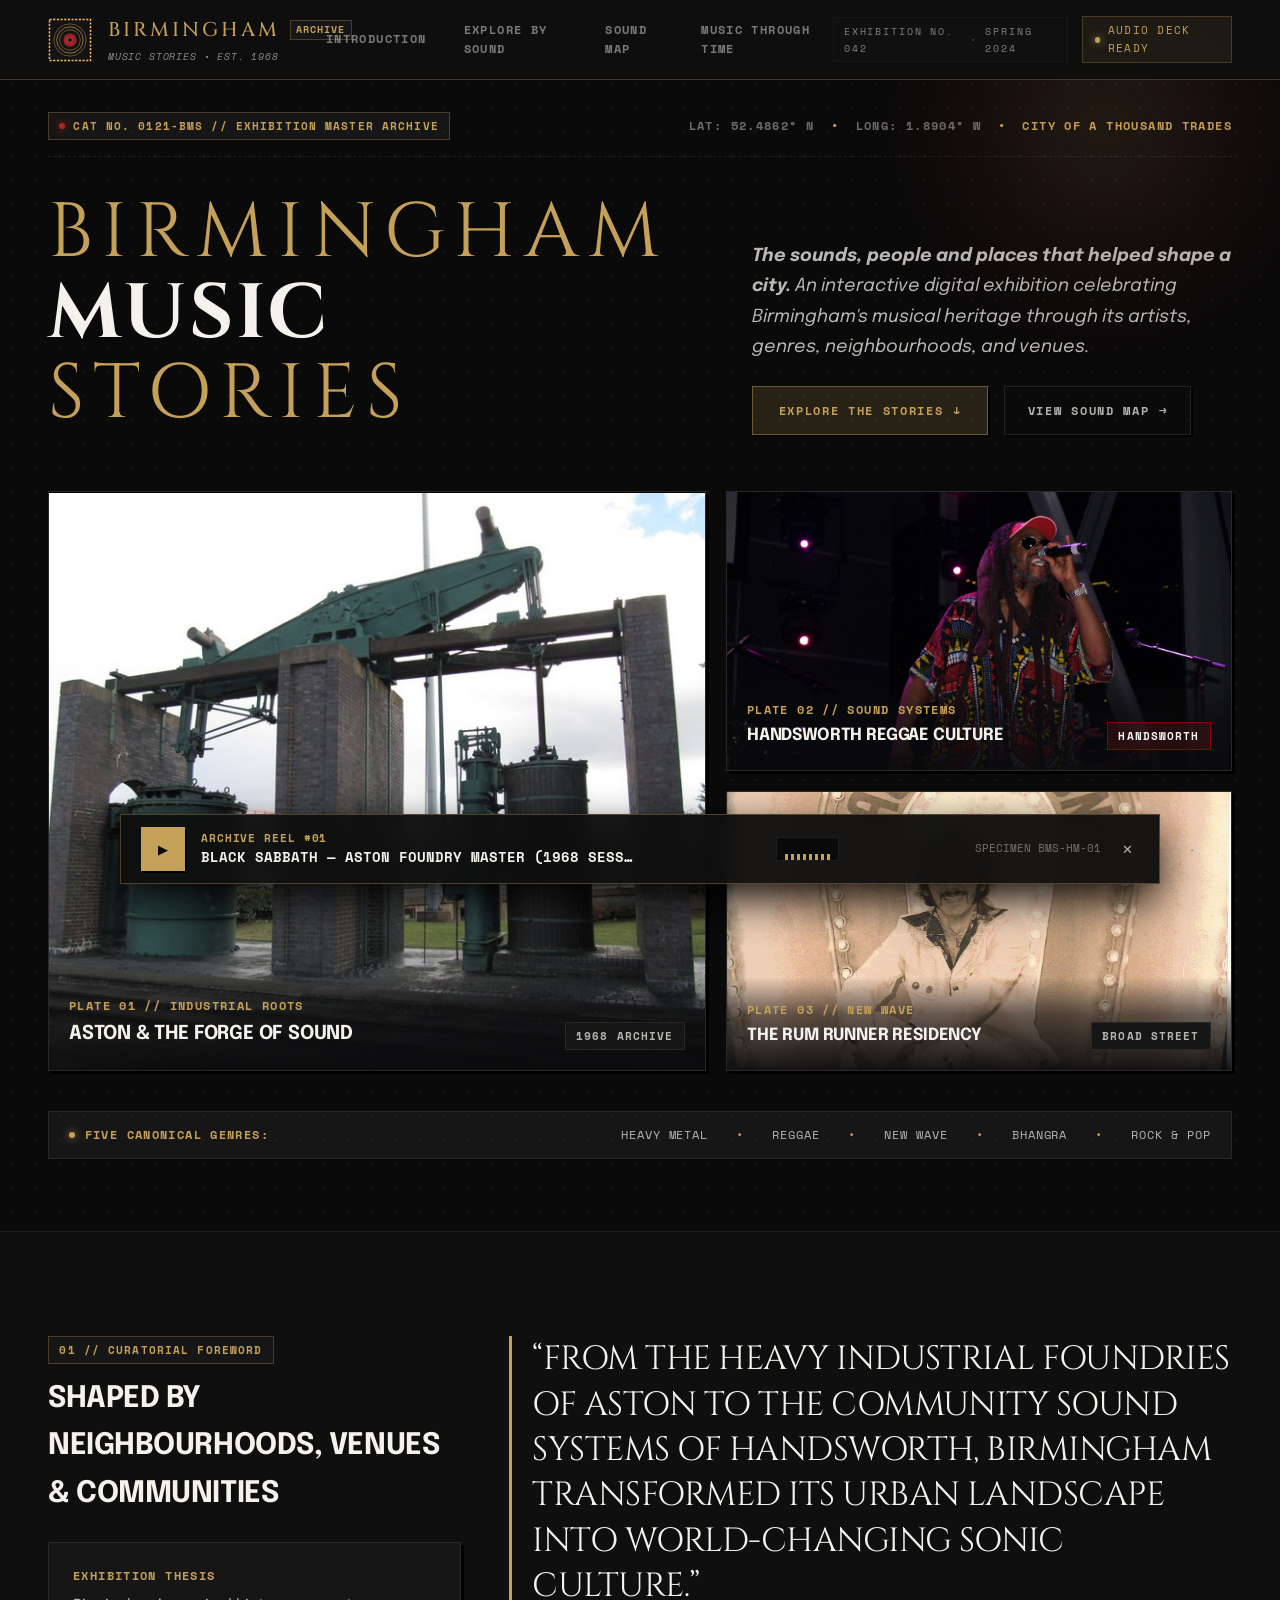
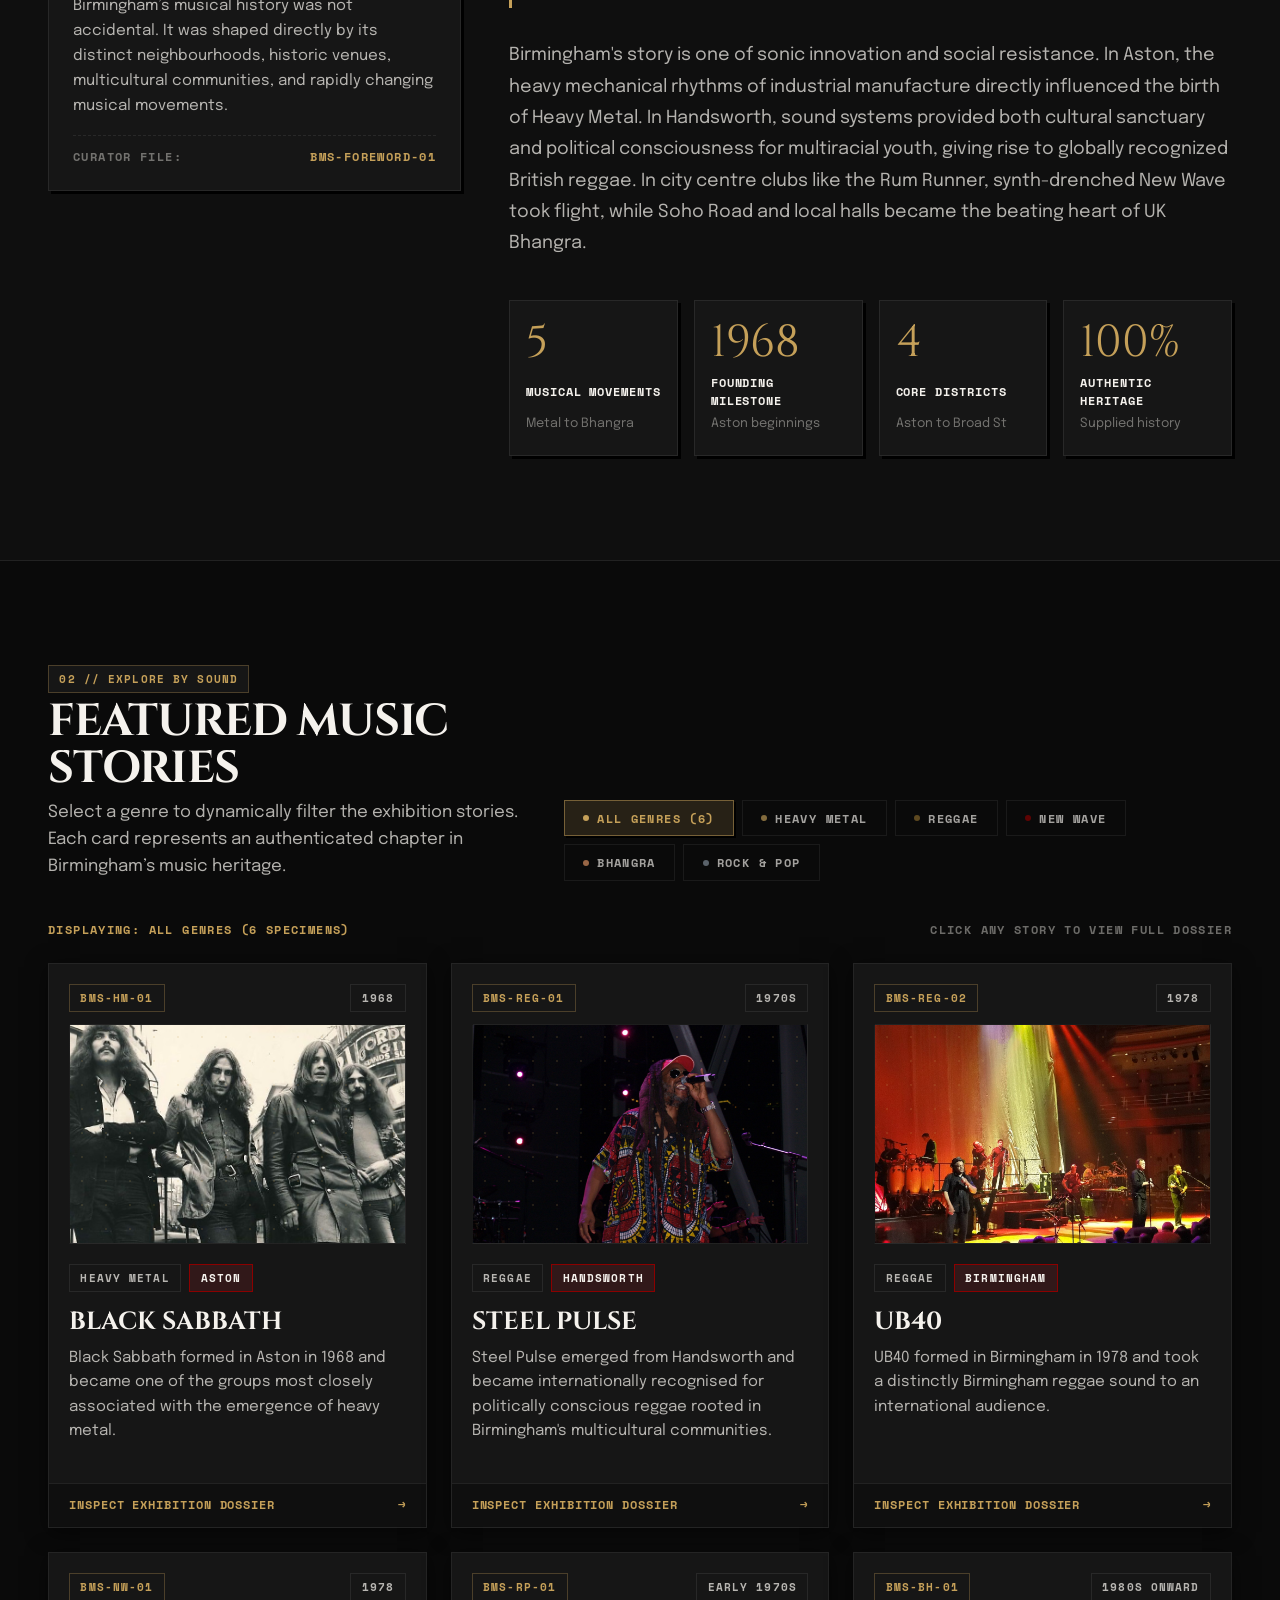
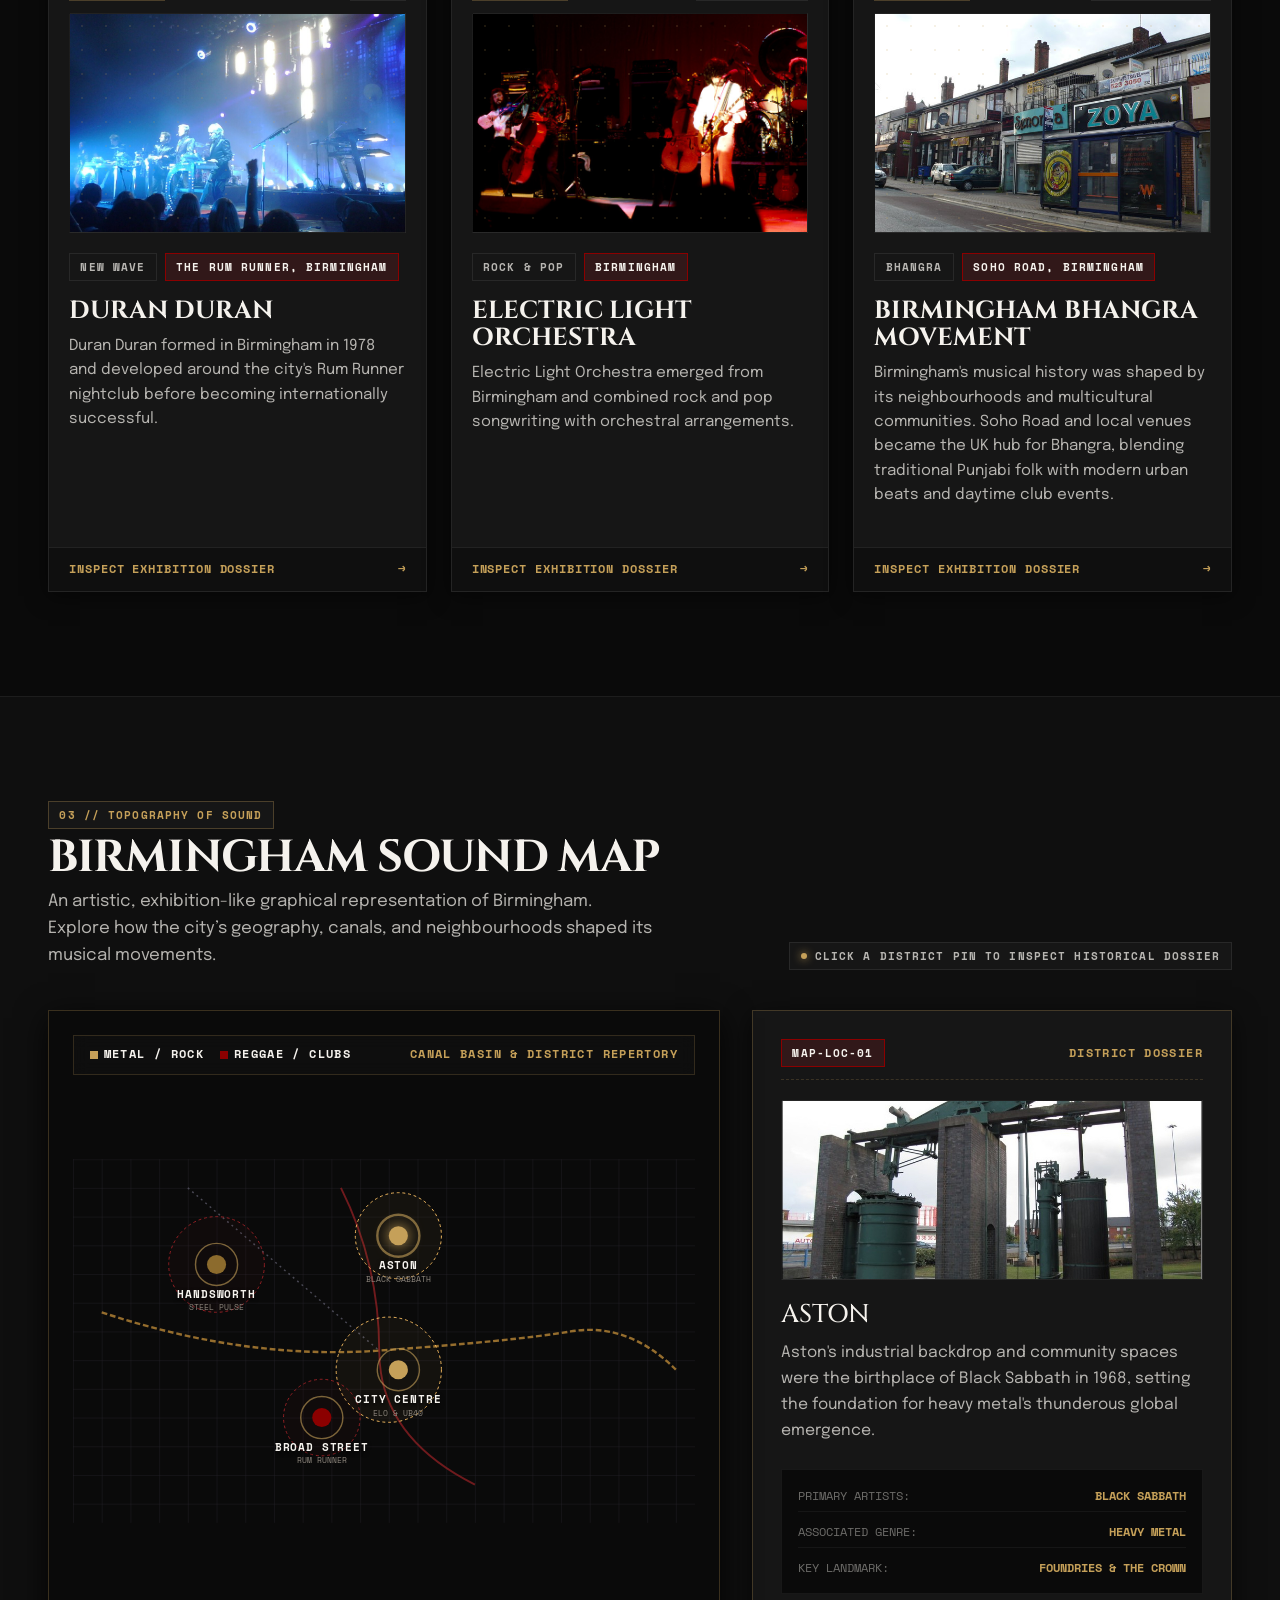
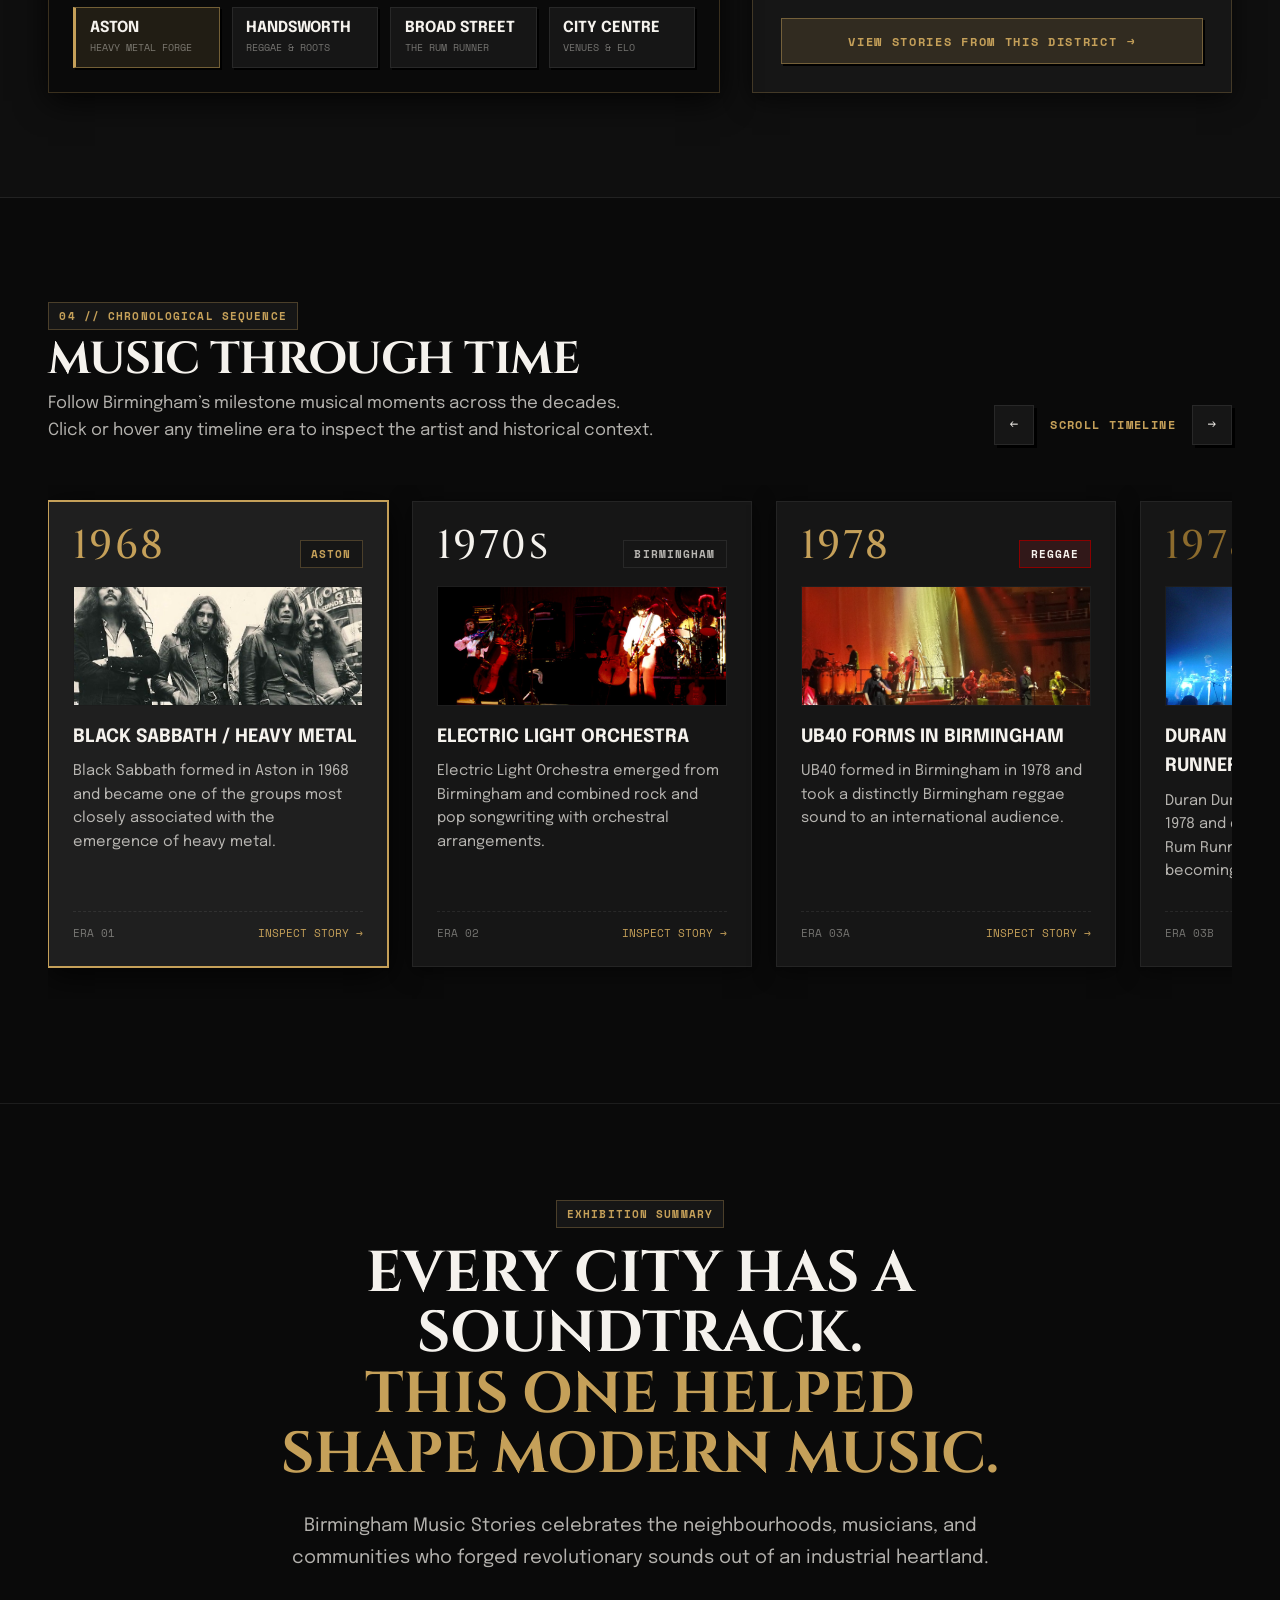
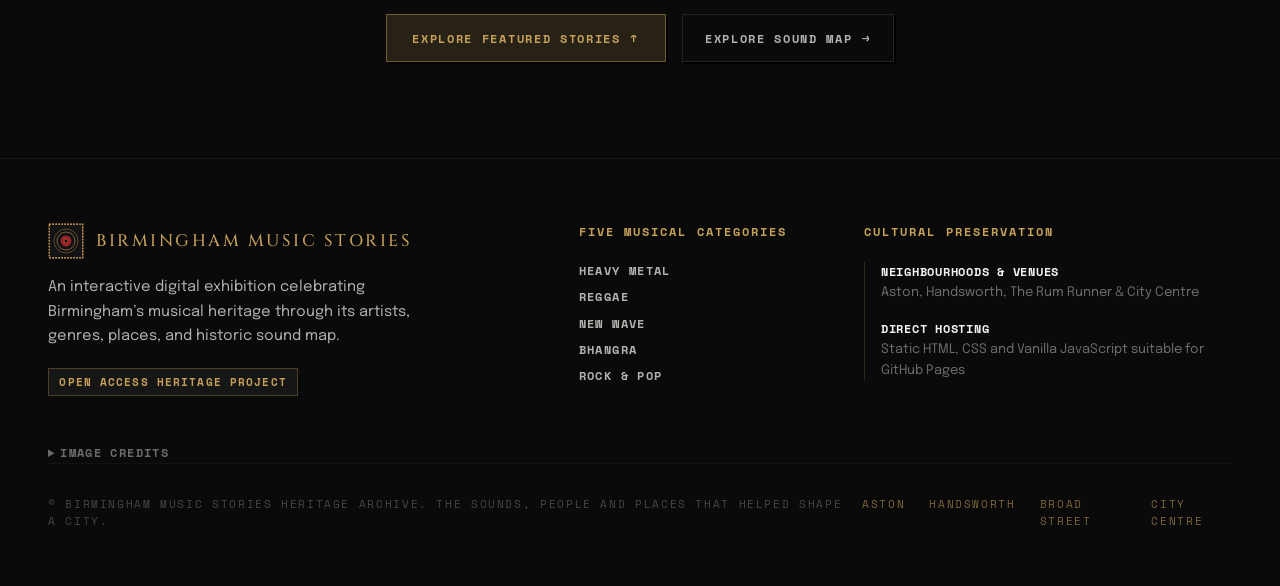
==== commit 9d814ae8: "chore: updated images" ====
--- a/index.html
+++ b/index.html
@@ -145,25 +145,12 @@
           </div>
         </div>
 
-        <!-- Silk-screen / Archival Visual Mosaic (Pure SVG / CSS Artwork) -->
+        <!-- Photographic exhibition plates; sources and actual photo dates in Image credits -->
         <div class="hero-mosaic" aria-label="Visual Exhibition Plates">
           
           <!-- Large Plate: Aston Foundry Anvil & Metal Roots -->
           <div class="mosaic-plate mosaic-plate-main">
-            <svg class="exhibition-art-canvas" viewBox="0 0 700 400" preserveAspectRatio="xMidYMid slice" xmlns="http://www.w3.org/2000/svg" aria-hidden="true">
-              <rect width="700" height="400" fill="#141418" />
-              <!-- Industrial Graphic Lines -->
-              <line x1="0" y1="120" x2="700" y2="120" stroke="#2a2930" stroke-width="1" />
-              <line x1="0" y1="240" x2="700" y2="240" stroke="#2a2930" stroke-width="1" />
-              <!-- Canal Curve and Gear Matrix -->
-              <circle cx="350" cy="200" r="140" fill="none" stroke="#2c2b33" stroke-width="2" />
-              <circle cx="350" cy="200" r="100" fill="none" stroke="#f6bc62" stroke-width="1.5" stroke-dasharray="8,4" />
-              <circle cx="350" cy="200" r="50" fill="#1e1e24" stroke="#9b2226" stroke-width="2" />
-              <!-- Heavy Industrial Factory Skyline Silhouette -->
-              <polygon points="40,360 40,240 70,220 70,240 100,220 100,280 160,260 210,360" fill="#0d0d10" opacity="0.9" />
-              <polygon points="480,360 520,200 550,200 570,260 620,240 660,360" fill="#0d0d10" opacity="0.9" />
-              <text x="350" y="206" font-family="'Syne', sans-serif" font-weight="800" font-size="18" fill="#f4efe6" text-anchor="middle" letter-spacing="4">ASTON FORGE</text>
-            </svg>
+            <img class="exhibition-art-canvas archive-photo" src="assets/images/history/aston-grazebrook-beam-engine.jpg" alt="Grazebrook beam engine at Dartmouth Circus, Aston, photographed in 2011" title="Grazebrook beam engine at Dartmouth Circus, Aston, photographed in 2011" width="803" height="600" decoding="async" />
             <div class="mosaic-overlay-info">
               <div>
                 <span class="font-mono-tag text-brass">PLATE 01 // INDUSTRIAL ROOTS</span>
@@ -177,18 +164,7 @@
           <div class="mosaic-sub-stack">
             
             <div class="mosaic-plate">
-              <svg class="exhibition-art-canvas" viewBox="0 0 500 220" preserveAspectRatio="xMidYMid slice" xmlns="http://www.w3.org/2000/svg" aria-hidden="true">
-                <rect width="500" height="220" fill="#16151a" />
-                <rect x="40" y="40" width="80" height="130" fill="#201f26" stroke="#f6bc62" stroke-width="1.5" />
-                <circle cx="80" cy="80" r="22" fill="#0e0e11" stroke="#f6bc62" stroke-width="1.5" />
-                <circle cx="80" cy="80" r="8" fill="#9b2226" />
-                <circle cx="80" cy="135" r="26" fill="#0e0e11" stroke="#f6bc62" stroke-width="1.5" />
-                <circle cx="80" cy="135" r="10" fill="#f6bc62" />
-                <!-- Bass Sound Waves -->
-                <path d="M 150,60 Q 220,105 150,150" fill="none" stroke="#f6bc62" stroke-width="3" stroke-linecap="round" />
-                <path d="M 180,45 Q 260,105 180,165" fill="none" stroke="#9b2226" stroke-width="2.5" stroke-linecap="round" />
-                <path d="M 210,30 Q 300,105 210,180" fill="none" stroke="#f6bc62" stroke-width="1.5" stroke-dasharray="4,4" />
-              </svg>
+              <img class="exhibition-art-canvas archive-photo" src="assets/images/artists/steel-pulse.jpg" alt="Steel Pulse performing in 2010" title="Steel Pulse performing in 2010" width="1280" height="960" decoding="async" />
               <div class="mosaic-overlay-info">
                 <div>
                   <span class="font-mono-tag text-brass">PLATE 02 // SOUND SYSTEMS</span>
@@ -199,13 +175,7 @@
             </div>
 
             <div class="mosaic-plate">
-              <svg class="exhibition-art-canvas" viewBox="0 0 500 220" preserveAspectRatio="xMidYMid slice" xmlns="http://www.w3.org/2000/svg" aria-hidden="true">
-                <rect width="500" height="220" fill="#131217" />
-                <!-- Synthesizer wave and nightclub neon lines -->
-                <path d="M 20,110 Q 70,30 120,110 T 220,110 T 320,110 T 420,110" fill="none" stroke="#f6bc62" stroke-width="2.5" />
-                <line x1="20" y1="130" x2="480" y2="130" stroke="#9b2226" stroke-width="1.5" />
-                <polygon points="340,30 460,20 420,80" fill="#9b2226" opacity="0.35" />
-              </svg>
+              <img class="exhibition-art-canvas archive-photo" src="assets/images/venues/rum-runner-dj-paul-anthony-1977.jpg" alt="Resident DJ Paul Anthony at the Rum Runner, Birmingham, 1977" title="Resident DJ Paul Anthony at the Rum Runner, Birmingham, 1977" width="1280" height="1804" decoding="async" />
               <div class="mosaic-overlay-info">
                 <div>
                   <span class="font-mono-tag text-brass">PLATE 03 // NEW WAVE</span>
@@ -606,11 +576,7 @@
                 <span class="specimen-tag tag-brass">ASTON</span>
               </div>
               <div class="timeline-card-artwork">
-                <svg viewBox="0 0 300 120" xmlns="http://www.w3.org/2000/svg" aria-hidden="true">
-                  <rect width="300" height="120" fill="#17171d" />
-                  <polygon points="150,10 165,55 195,55 140,110 155,65 125,65" fill="#f6bc62" />
-                  <circle cx="150" cy="60" r="45" fill="none" stroke="#9b2226" stroke-width="1.5" />
-                </svg>
+                <img class="archive-photo" src="assets/images/artists/black-sabbath-1970.jpg" alt="Black Sabbath in London, 1970" title="Black Sabbath in London, 1970" width="759" height="490" loading="lazy" decoding="async" />
               </div>
               <h3 class="timeline-card-title">Black Sabbath / Heavy Metal</h3>
               <p class="timeline-card-desc">
@@ -631,12 +597,7 @@
                 <span class="specimen-tag">BIRMINGHAM</span>
               </div>
               <div class="timeline-card-artwork">
-                <svg viewBox="0 0 300 120" xmlns="http://www.w3.org/2000/svg" aria-hidden="true">
-                  <rect width="300" height="120" fill="#16161c" />
-                  <circle cx="150" cy="60" r="45" fill="none" stroke="#f6bc62" stroke-width="1.5" />
-                  <circle cx="150" cy="60" r="25" fill="#201f29" stroke="#9b2226" stroke-width="1.5" />
-                  <circle cx="150" cy="60" r="10" fill="#f6bc62" />
-                </svg>
+                <img class="archive-photo" src="assets/images/artists/electric-light-orchestra-oslo-1978.jpg" alt="Electric Light Orchestra performing in Oslo, 1978" title="Electric Light Orchestra performing in Oslo, 1978" width="800" height="495" loading="lazy" decoding="async" />
               </div>
               <h3 class="timeline-card-title">Electric Light Orchestra</h3>
               <p class="timeline-card-desc">
@@ -657,13 +618,7 @@
                 <span class="specimen-tag tag-crimson">REGGAE</span>
               </div>
               <div class="timeline-card-artwork">
-                <svg viewBox="0 0 300 120" xmlns="http://www.w3.org/2000/svg" aria-hidden="true">
-                  <rect width="300" height="120" fill="#15151a" />
-                  <rect x="70" y="20" width="60" height="80" fill="#1e1e26" stroke="#f6bc62" stroke-width="1.5" />
-                  <circle cx="100" cy="45" r="14" fill="#0d0d10" stroke="#f6bc62" stroke-width="1" />
-                  <circle cx="100" cy="75" r="18" fill="#0d0d10" stroke="#f6bc62" stroke-width="1" />
-                  <path d="M 150,40 Q 200,60 150,80" fill="none" stroke="#9b2226" stroke-width="2.5" />
-                </svg>
+                <img class="archive-photo" src="assets/images/artists/ub40-birmingham-2010.jpg" alt="UB40 performing in Birmingham, 2010" title="UB40 performing in Birmingham, 2010" width="1280" height="938" loading="lazy" decoding="async" />
               </div>
               <h3 class="timeline-card-title">UB40 Forms in Birmingham</h3>
               <p class="timeline-card-desc">
@@ -684,11 +639,7 @@
                 <span class="specimen-tag">NEW WAVE</span>
               </div>
               <div class="timeline-card-artwork">
-                <svg viewBox="0 0 300 120" xmlns="http://www.w3.org/2000/svg" aria-hidden="true">
-                  <rect width="300" height="120" fill="#131218" />
-                  <path d="M 30,60 Q 70,20 110,60 T 190,60 T 270,60" fill="none" stroke="#f6bc62" stroke-width="2" />
-                  <line x1="30" y1="80" x2="270" y2="80" stroke="#9b2226" stroke-width="1.5" />
-                </svg>
+                <img class="archive-photo" src="assets/images/artists/duran-duran-chicago-2008.jpg" alt="Duran Duran performing in Chicago, 2008" title="Duran Duran performing in Chicago, 2008" width="1096" height="728" loading="lazy" decoding="async" />
               </div>
               <h3 class="timeline-card-title">Duran Duran at The Rum Runner</h3>
               <p class="timeline-card-desc">
@@ -709,14 +660,7 @@
                 <span class="specimen-tag tag-brass">CONTINUATION</span>
               </div>
               <div class="timeline-card-artwork">
-                <svg viewBox="0 0 300 120" xmlns="http://www.w3.org/2000/svg" aria-hidden="true">
-                  <rect width="300" height="120" fill="#121216" />
-                  <!-- Radiating sonic arcs -->
-                  <circle cx="150" cy="110" r="20" fill="none" stroke="#f6bc62" stroke-width="1.5" stroke-dasharray="3,3" />
-                  <circle cx="150" cy="110" r="45" fill="none" stroke="#f6bc62" stroke-width="1.5" stroke-dasharray="4,4" />
-                  <circle cx="150" cy="110" r="75" fill="none" stroke="#9b2226" stroke-width="1.5" stroke-dasharray="5,5" />
-                  <circle cx="150" cy="110" r="105" fill="none" stroke="#b88636" stroke-width="1.5" stroke-dasharray="6,6" />
-                </svg>
+                <img class="archive-photo" src="assets/images/locations/soho-road-shops.jpg" alt="Shops on Soho Road, Birmingham, 2011 — a neighbourhood central to UK Bhangra" title="Shops on Soho Road, Birmingham, 2011 — a neighbourhood central to UK Bhangra" width="640" height="480" loading="lazy" decoding="async" />
               </div>
               <h3 class="timeline-card-title">Later Birmingham Music</h3>
               <p class="timeline-card-desc">
@@ -786,7 +730,7 @@
       </div>
 
       <!-- Hero Visual Art Placeholder -->
-      <div class="modal-hero-artwork" id="modal-artwork" aria-hidden="true">
+      <div class="modal-hero-artwork" id="modal-artwork">
         <!-- Injected via script.js -->
       </div>
 
@@ -929,6 +873,23 @@
 
       </div>
 
+      <details class="image-credits font-mono-tag text-dim">
+        <summary>Image credits</summary>
+        <p>Photographs from Wikimedia Commons. Story years mark historical milestones; photographs may be from later dates. Images are cropped to fit the exhibition frames.</p>
+        <ul>
+          <li><a href="https://commons.wikimedia.org/wiki/File:Black_Sabbath_(1970).jpg">Black Sabbath in London, 1970</a> — Vertigo Records. Public domain (US publication without copyright notice, per Commons).</li>
+          <li><a href="https://commons.wikimedia.org/wiki/File:Steel_Pulse_r.jpg">Steel Pulse performing in 2010</a> — luvjnx. <a href="https://creativecommons.org/licenses/by/2.0">CC BY 2.0</a>.</li>
+          <li><a href="https://commons.wikimedia.org/wiki/File:UB40in2010.jpg">UB40 performing in Birmingham, 2010</a> — Egghead06. <a href="https://creativecommons.org/licenses/by/3.0">CC BY 3.0</a>.</li>
+          <li><a href="https://commons.wikimedia.org/wiki/File:Duran_Duran_Chicago_2008.JPG">Duran Duran performing in Chicago, 2008</a> — MACSURAK. <a href="https://creativecommons.org/licenses/by/2.0">CC BY 2.0</a>.</li>
+          <li><a href="https://commons.wikimedia.org/wiki/File:Elo_27041978_04_800.jpg">Electric Light Orchestra performing in Oslo, 1978</a> — Helge Øverås. <a href="https://creativecommons.org/licenses/by-sa/4.0">CC BY-SA 4.0</a>.</li>
+          <li><a href="https://commons.wikimedia.org/wiki/File:Shops_on_the_Soho_Road_-_geograph.org.uk_-_2840047.jpg">Shops on Soho Road, Birmingham, 2011 — a neighbourhood central to UK Bhangra</a> — Nigel Mykura. <a href="https://creativecommons.org/licenses/by-sa/2.0">CC BY-SA 2.0</a>.</li>
+          <li><a href="https://commons.wikimedia.org/wiki/File:Grazebrook_beam_engine_at_Dartmouth_Circus,_Aston,_Birmingham_-_geograph.org.uk_-_2619910.jpg">Grazebrook beam engine at Dartmouth Circus, Aston, photographed in 2011</a> — user. <a href="https://creativecommons.org/licenses/by-sa/2.0">CC BY-SA 2.0</a>.</li>
+          <li><a href="https://commons.wikimedia.org/wiki/File:Handsworth_Park,_Birmingham.jpg">Aerial photograph of Handsworth Park, Birmingham, 2008</a> — West Midlands Police. <a href="https://creativecommons.org/licenses/by-sa/2.0">CC BY-SA 2.0</a>.</li>
+          <li><a href="https://commons.wikimedia.org/wiki/File:PHOTO_DJ_PAUL_ANTHONY_AT_RUM_RUNNER_1977.jpg">Resident DJ Paul Anthony at the Rum Runner, Birmingham, 1977</a> — Francis.nunnerley. <a href="http://creativecommons.org/publicdomain/zero/1.0/deed.en">CC0</a>.</li>
+          <li><a href="https://commons.wikimedia.org/wiki/File:Birmingham_Town_Hall_from_Chamberlain_Square.jpg">Birmingham Town Hall from Chamberlain Square, 2009</a> — Very Quiet. <a href="https://creativecommons.org/licenses/by-sa/2.0">CC BY-SA 2.0</a>.</li>
+        </ul>
+      </details>
+
       <!-- Bottom Bar -->
       <div class="footer-bottom-bar">
         <span>© Birmingham Music Stories Heritage Archive. The sounds, people and places that helped shape a city.</span>
--- a/styles.css
+++ b/styles.css
@@ -597,7 +597,7 @@
   gap: 1.25rem;
 }
 
-/* Custom Visual Artworks (No external photos) */
+/* Exhibition photographs keep the original image container geometry. */
 .exhibition-art-canvas {
   position: absolute;
   inset: 0;
@@ -933,13 +933,15 @@
   z-index: 1;
 }
 
-.story-artwork-box svg {
+.story-artwork-box svg,
+.story-artwork-box .archive-photo {
   width: 100%;
   height: 100%;
   transition: transform 0.5s ease;
 }
 
-.story-card:hover .story-artwork-box svg {
+.story-card:hover .story-artwork-box svg,
+.story-artwork-box .archive-photo {
   transform: scale(1.04);
 }
 
@@ -1780,3 +1782,37 @@
   outline: 2px solid var(--accent-brass);
   outline-offset: 3px;
 }
+
+/* Only photographic content fills existing frames; overlays remain above it. */
+.archive-photo {
+  display: block;
+  width: 100%;
+  height: 100%;
+  object-fit: cover;
+}
+
+/* Keep the DJ's face in view when the portrait is cropped to a wide frame. */
+.archive-photo[src*="rum-runner-dj-paul-anthony"] {
+  object-position: center 55%;
+}
+
+.image-credits summary {
+  cursor: pointer;
+}
+
+.image-credits p,
+.image-credits ul {
+  margin: 1rem 0;
+}
+
+.image-credits ul {
+  padding-left: 1.25rem;
+}
+
+.image-credits a {
+  text-decoration: underline;
+}
+
+.timeline-card-artwork .archive-photo[src*="black-sabbath"] {
+  object-position: center 20%;
+}
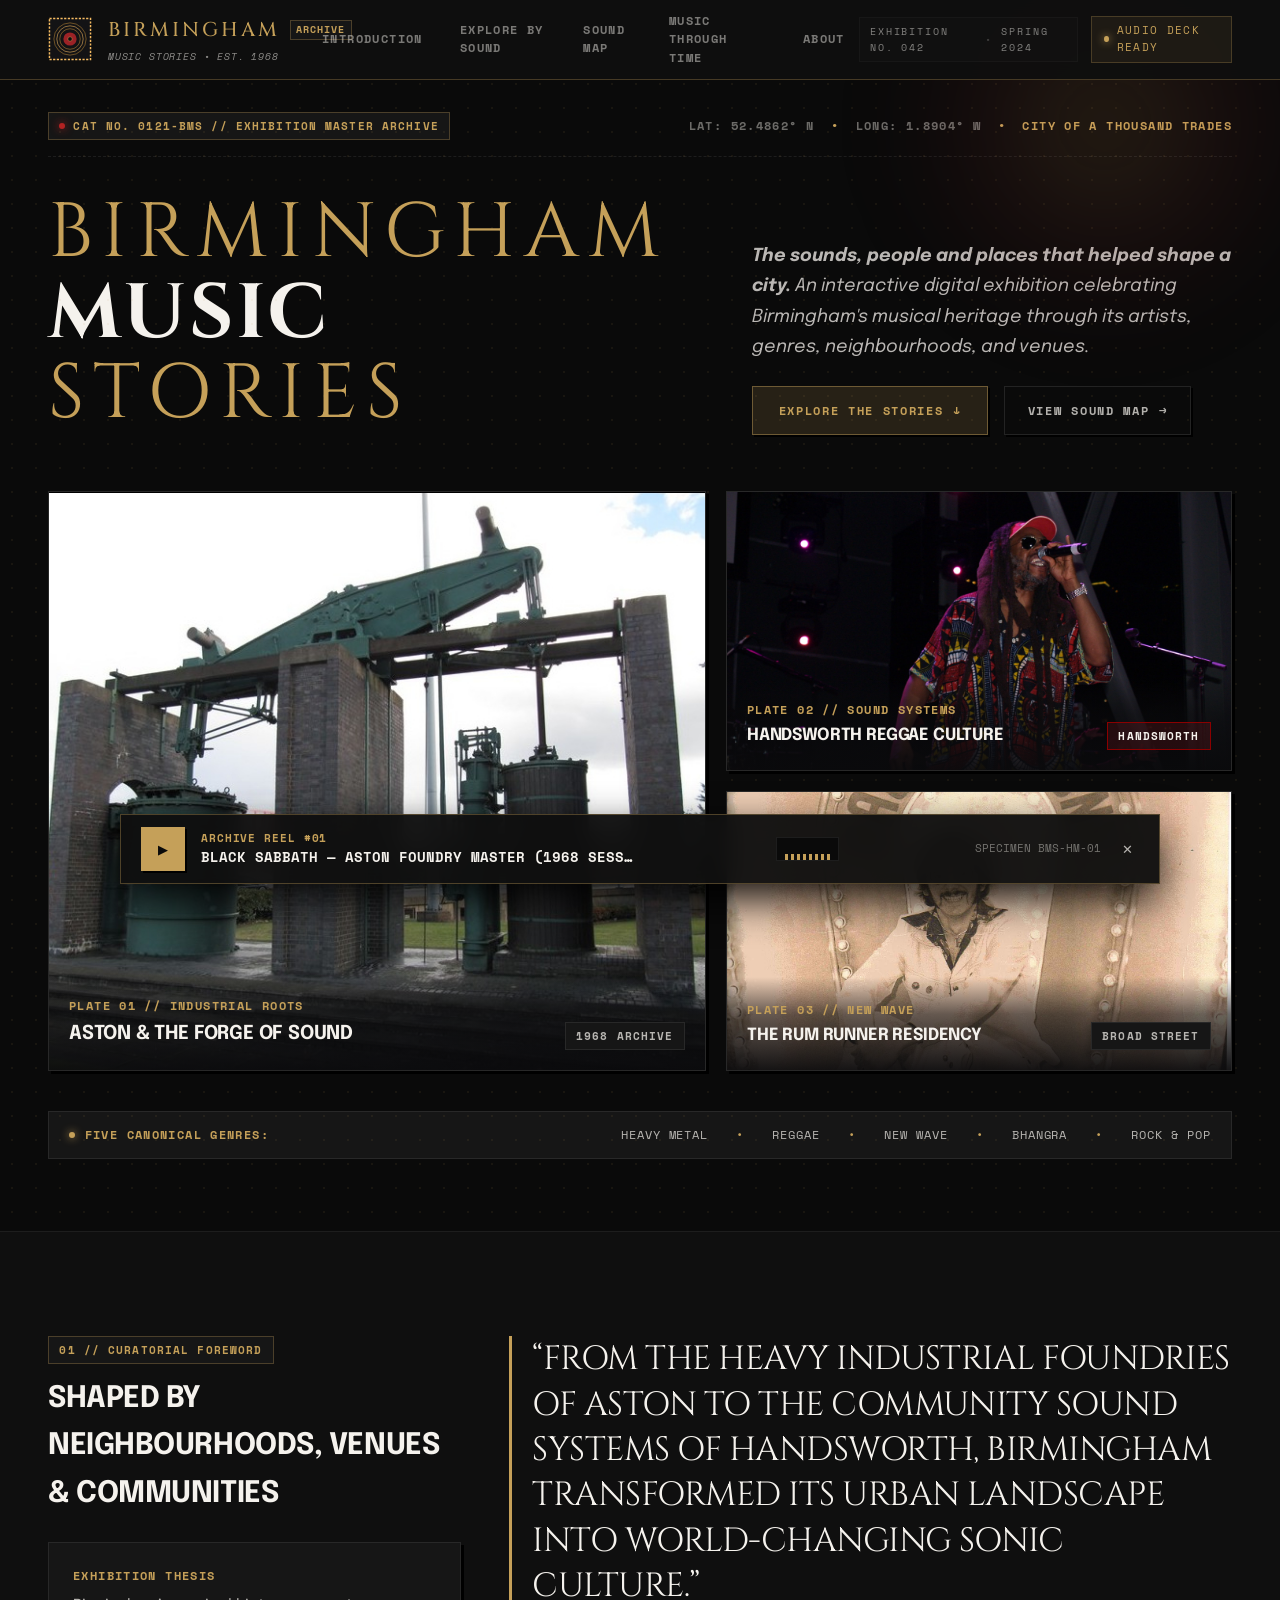
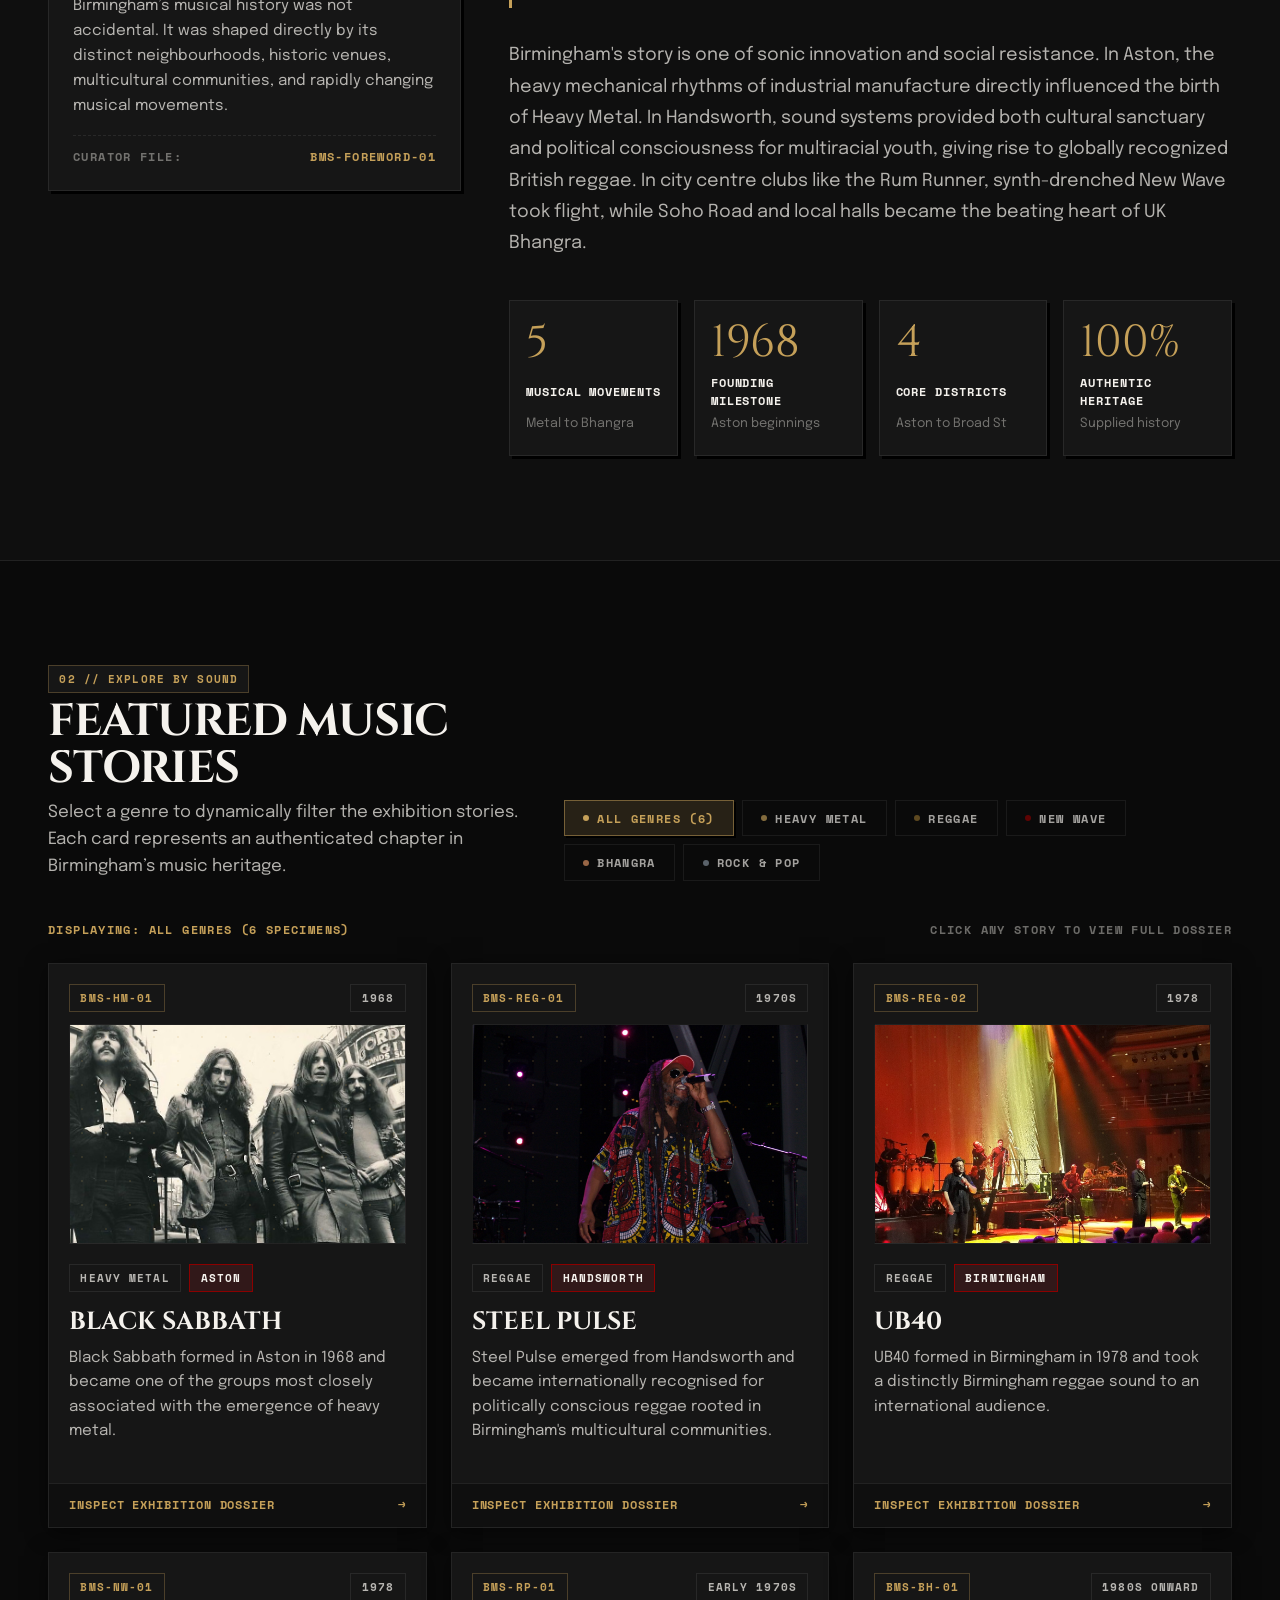
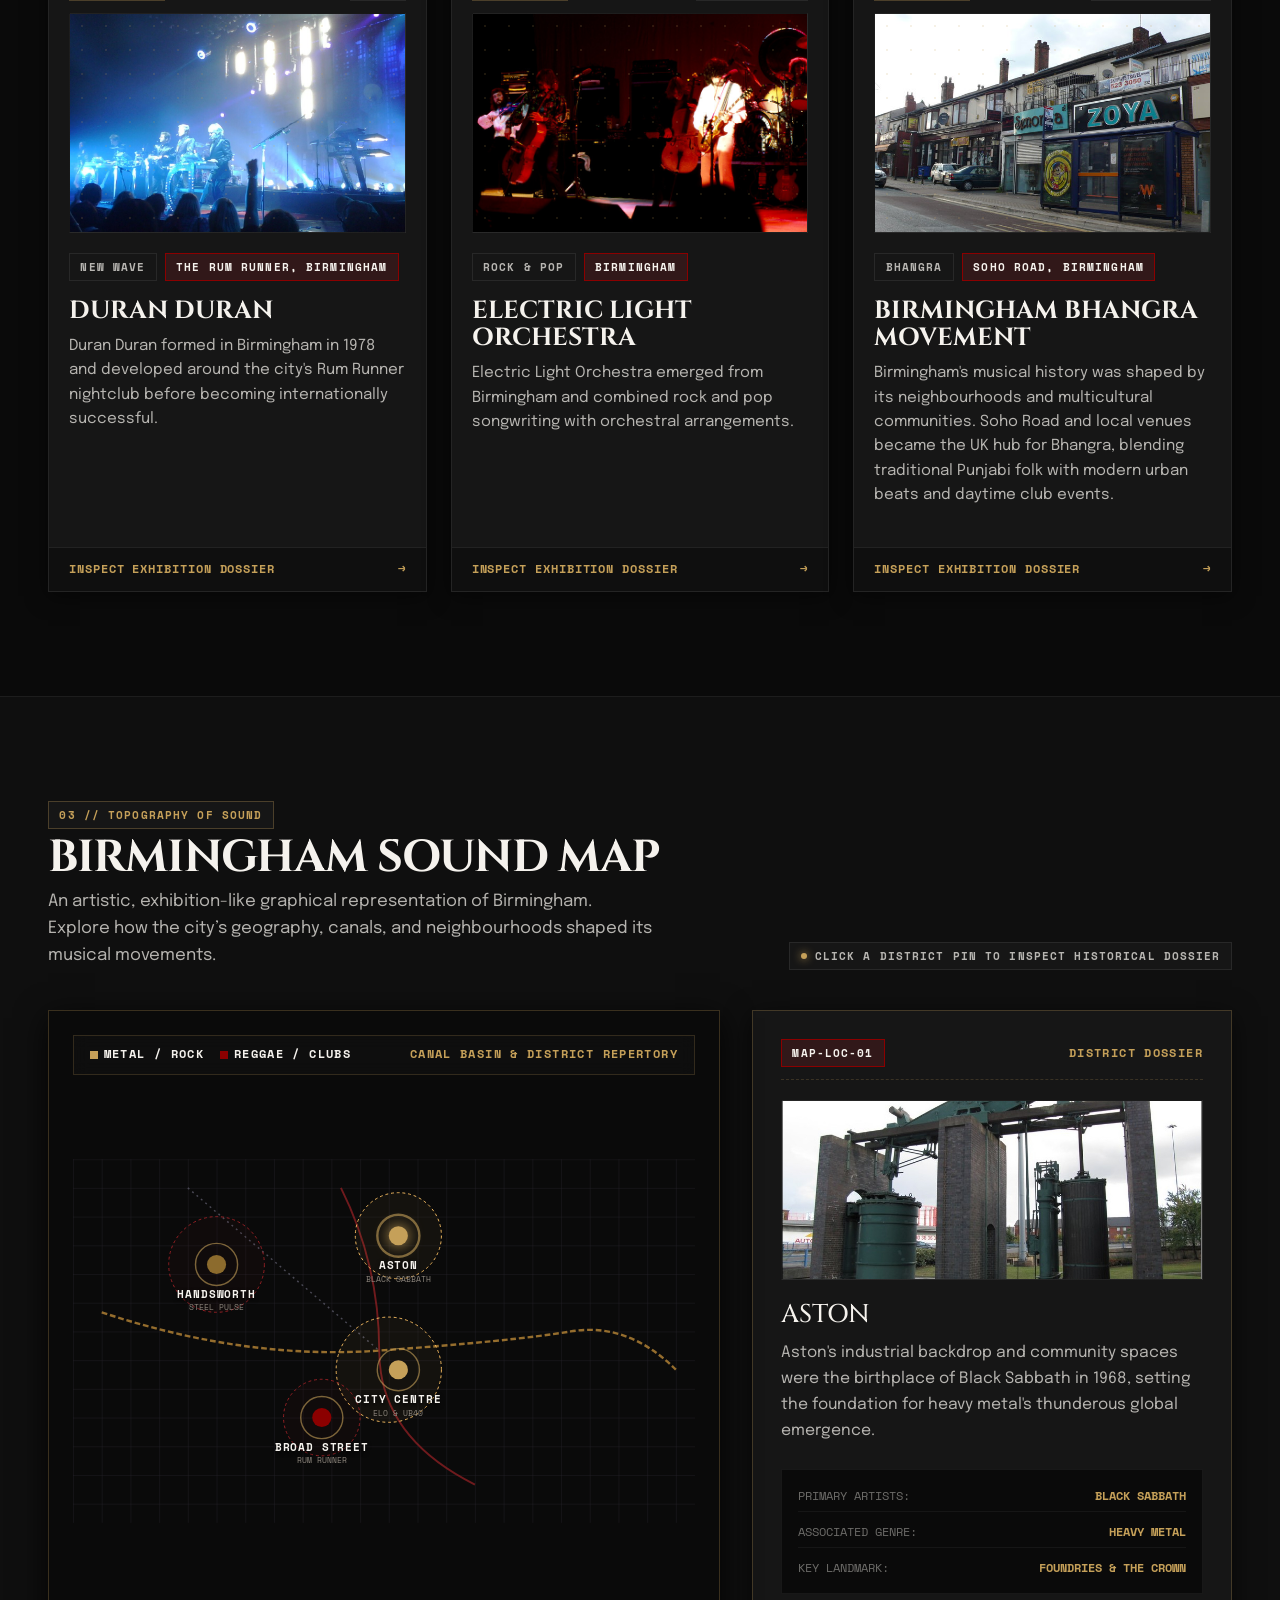
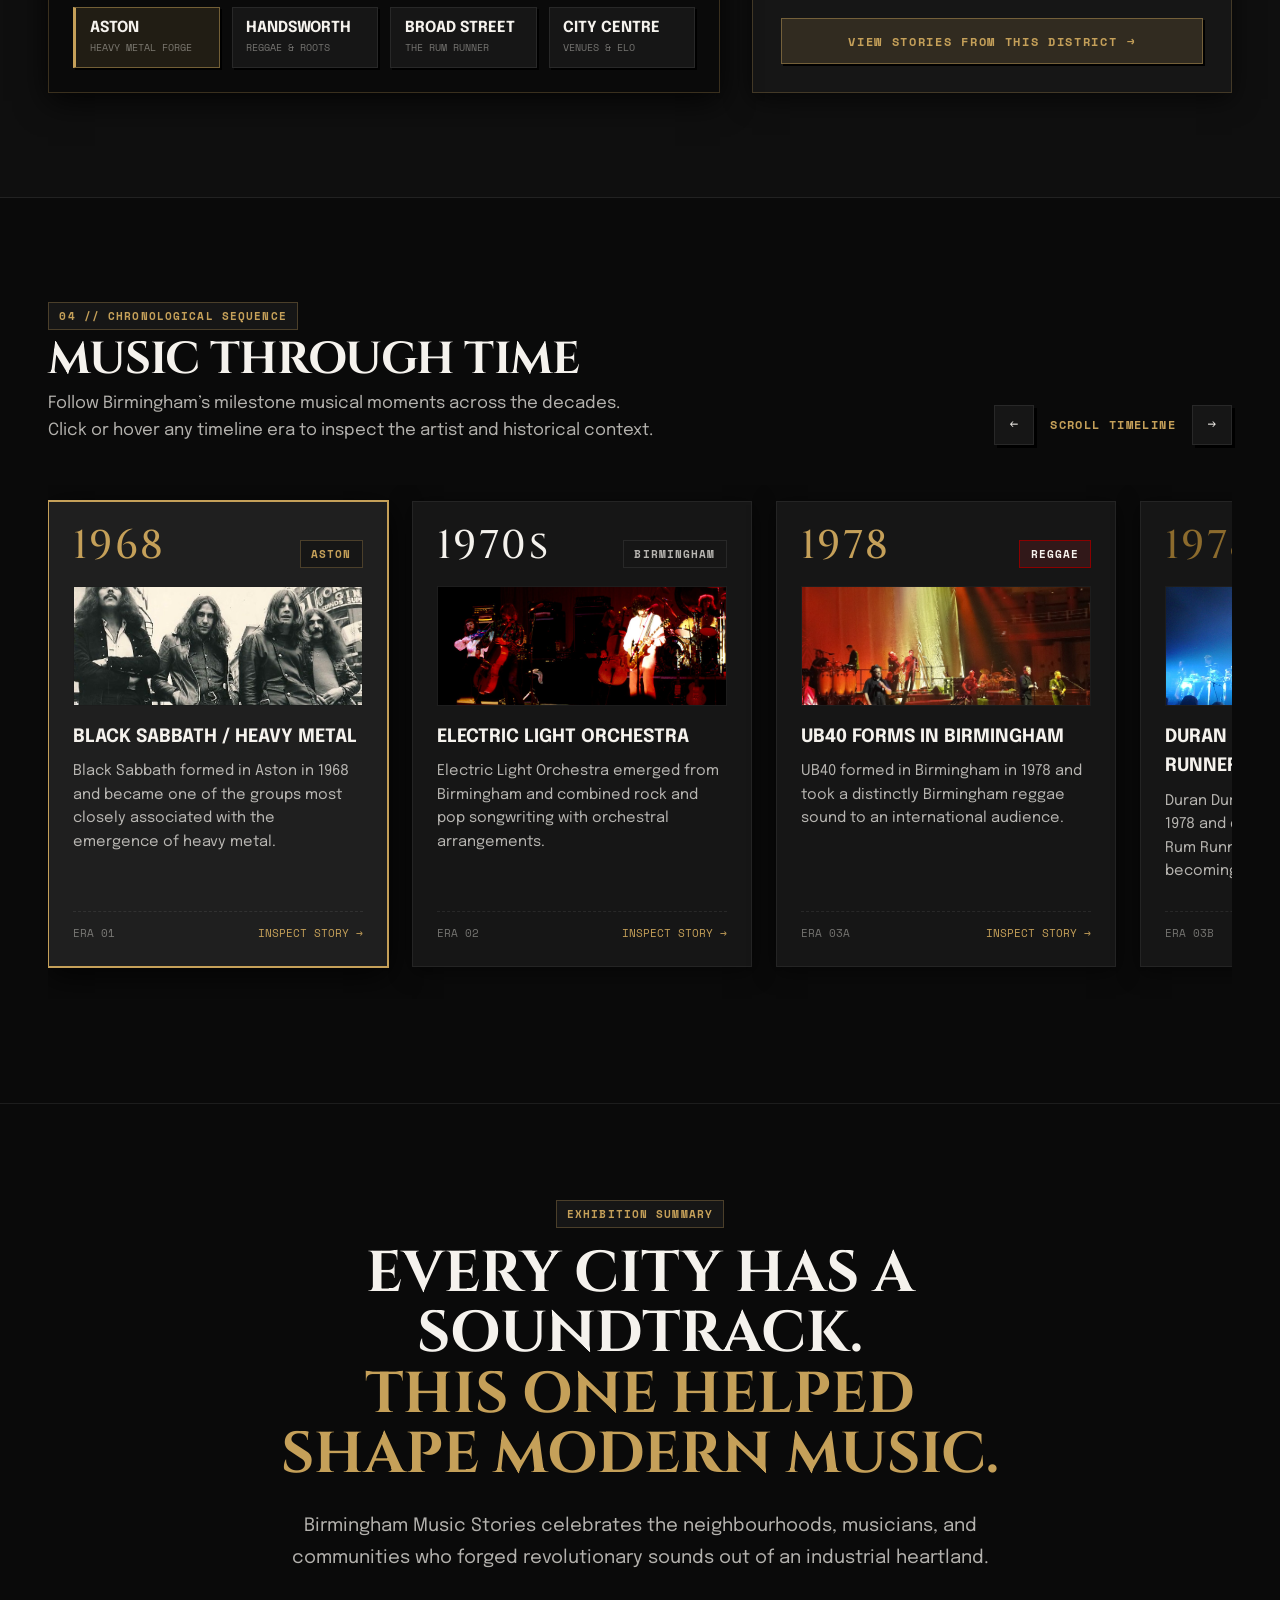
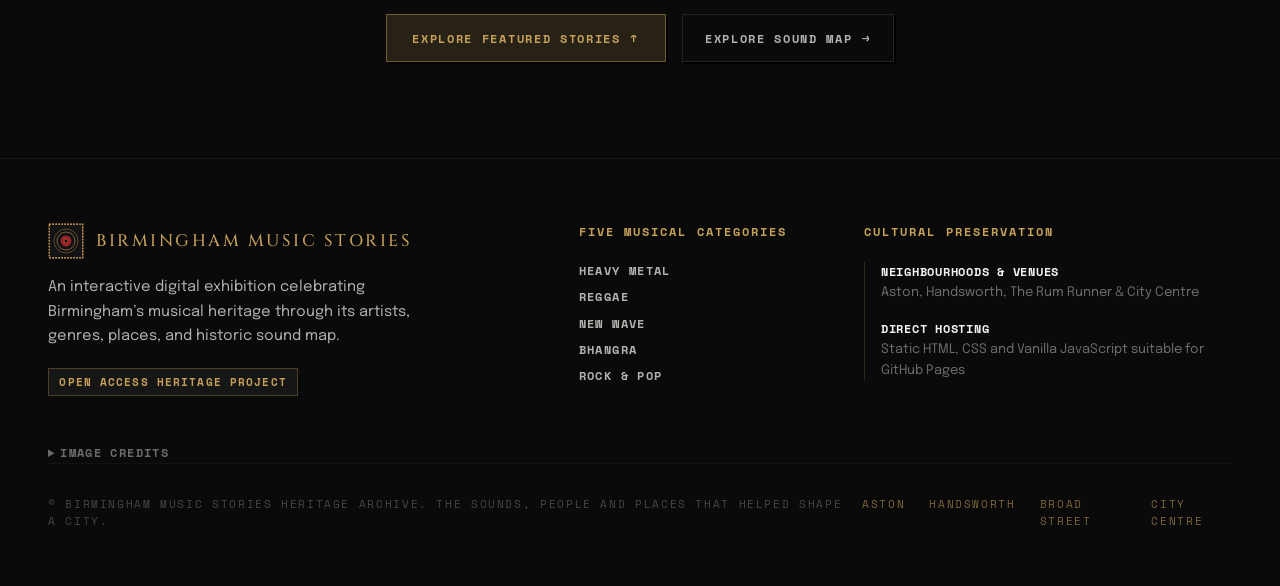
==== commit 2737959c: "feat: added about me page" ====
--- a/index.html
+++ b/index.html
@@ -59,6 +59,7 @@
         <a href="#featured-stories" class="nav-link">Explore by Sound</a>
         <a href="#sound-map" class="nav-link">Sound Map</a>
         <a href="#timeline-section" class="nav-link">Music Through Time</a>
+        <a href="about.html" class="nav-link">About</a>
       </nav>
 
       <!-- Header Action Items -->
@@ -90,6 +91,7 @@
     <a href="#featured-stories" class="nav-link">Explore by Sound &amp; Stories</a>
     <a href="#sound-map" class="nav-link">Birmingham Sound Map</a>
     <a href="#timeline-section" class="nav-link">Music Through Time</a>
+    <a href="about.html" class="nav-link">About</a>
   </div>
 
   <main role="main">
@@ -904,6 +906,8 @@
     </div>
   </footer>
 
+  <script src="navigation.js" defer></script>
+
   <!-- Vanilla Interaction Engine -->
   <script type="module" src="script.js"></script>
 </body>
--- a/styles.css
+++ b/styles.css
@@ -429,7 +429,7 @@
   color: var(--text-main);
 }
 
-@media (min-width: 900px) {
+@media (min-width: 960px) {
   .mobile-menu-toggle {
     display: none;
   }
@@ -1816,3 +1816,37 @@
 .timeline-card-artwork .archive-photo[src*="black-sabbath"] {
   object-position: center 20%;
 }
+
+/* About page: reuse the exhibition's editorial grid and design tokens. */
+.about-page {
+  padding-top: 5rem;
+}
+
+.about-grid {
+  align-items: center;
+}
+
+.about-portrait-frame {
+  overflow: hidden;
+  background-color: var(--bg-surface);
+  border: 1px solid var(--border-subtle);
+  box-shadow: var(--shadow-hard);
+}
+
+.about-portrait {
+  display: block;
+  width: 100%;
+  height: auto;
+  object-fit: cover;
+}
+
+.about-role {
+  font-size: 0.95rem;
+  margin-top: 1.25rem;
+  margin-bottom: 1.5rem;
+}
+
+.about-biography {
+  max-width: 38rem;
+  margin-bottom: 0;
+}
